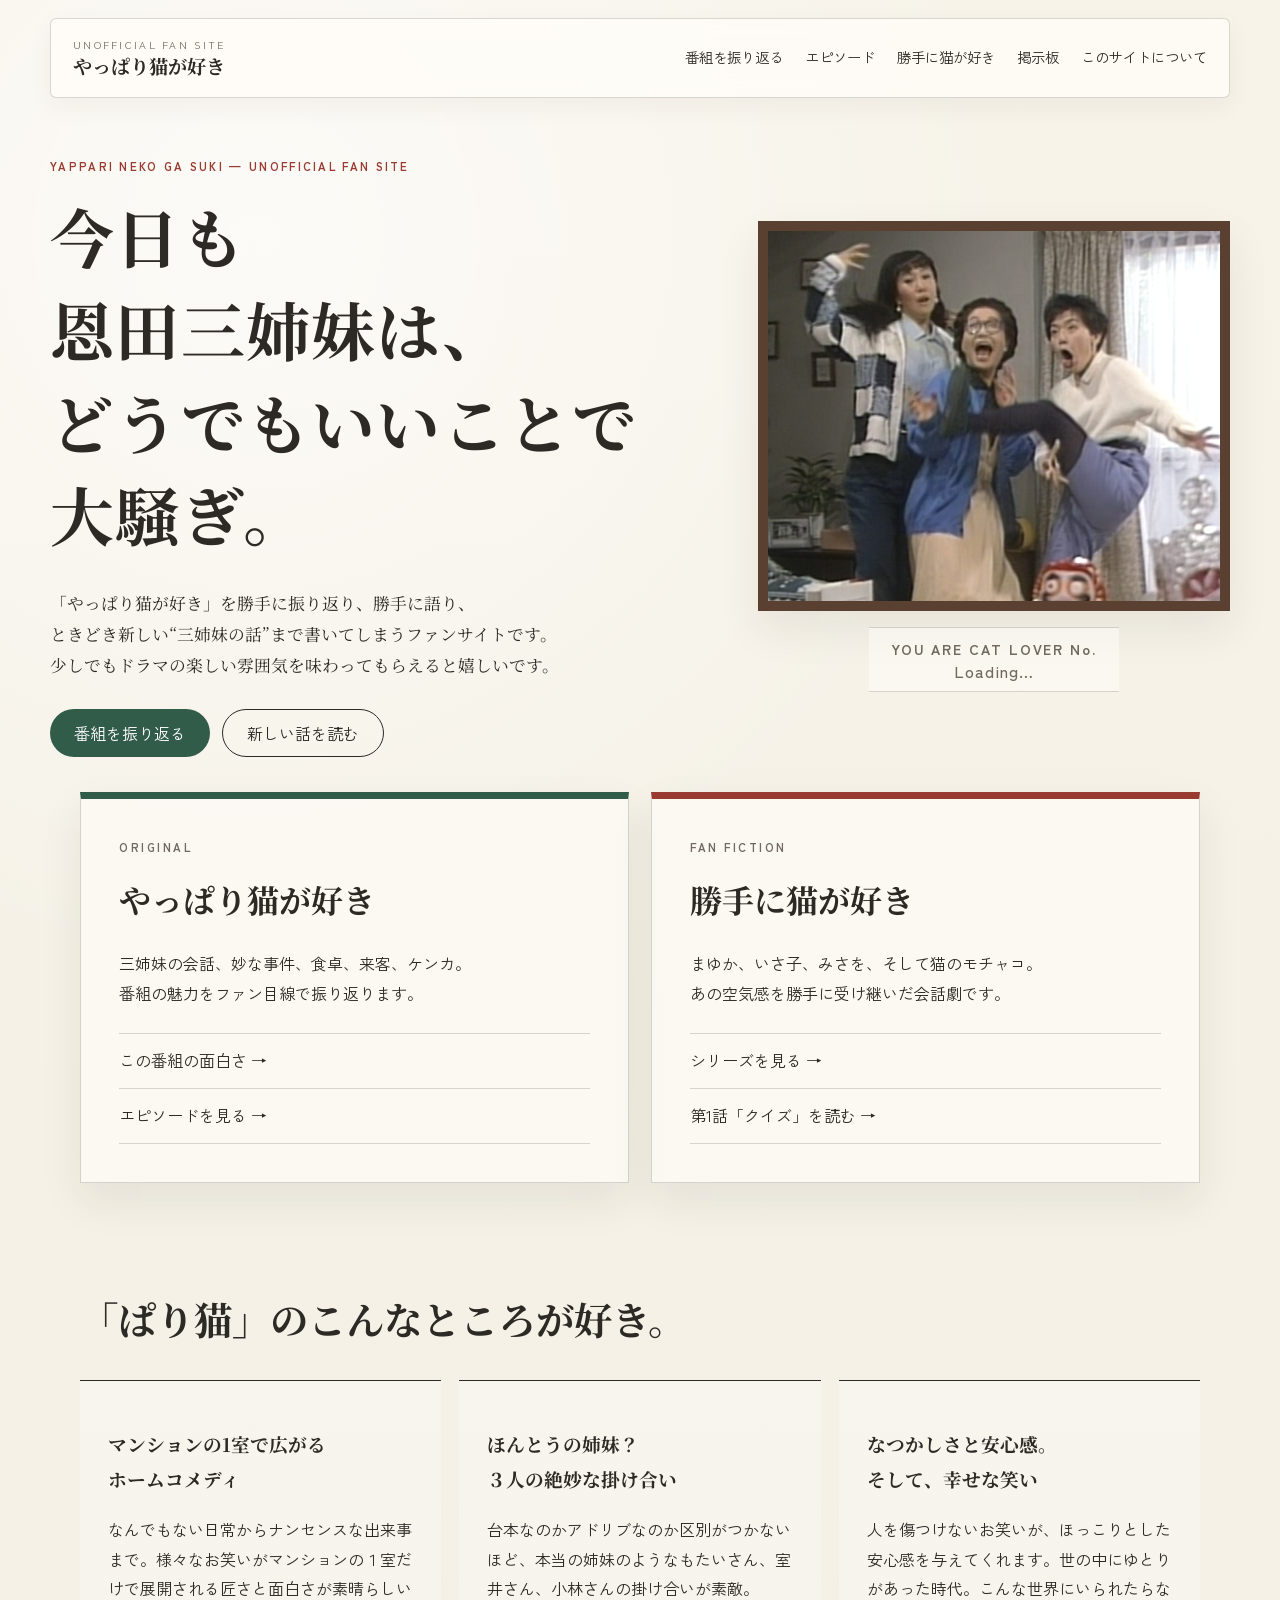
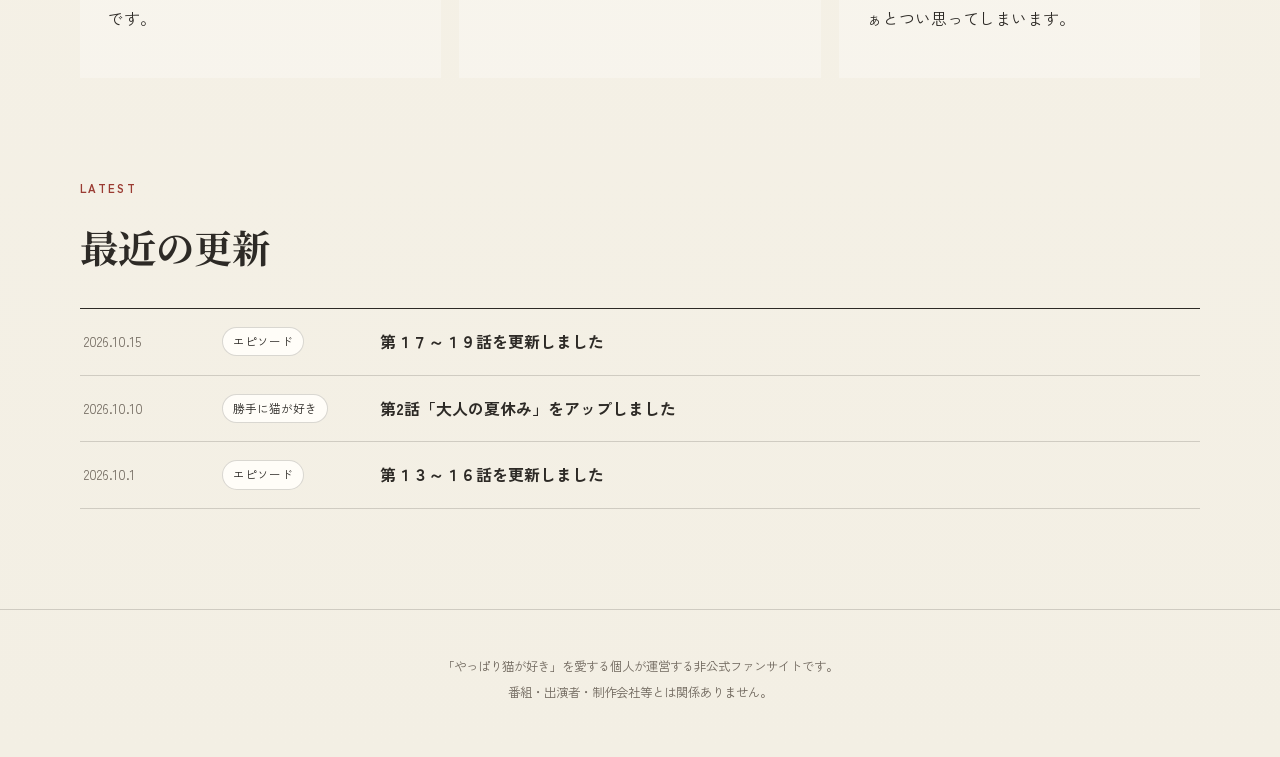
==== index.html @ 973140f2 "Add files via upload" ====
<!DOCTYPE html>
<html lang="ja">
<head>
  <meta charset="UTF-8">
  <meta name="viewport" content="width=device-width, initial-scale=1.0">
  <title>やっぱり猫が好き｜非公式ファンサイト</title>
  <link rel="stylesheet" href="styles.css">
</head>
<body>
  <header class="site-header">
    <a class="logo" href="index.html">
      <span class="logo-small">UNOFFICIAL FAN SITE</span>
      <span class="logo-main">やっぱり猫が好き</span>
    </a>
    <button class="menu-button" aria-label="メニューを開く">☰</button>
    <nav class="global-nav">
      <a href="about-show.html">番組を振り返る</a>
      <a href="episodes.html">エピソード</a>
      <a href="fanfiction.html">勝手に猫が好き</a>
      <a href="board.html">掲示板</a>
      <a href="about.html">このサイトについて</a>
    </nav>
  </header>

  <main>
    <section class="hero">
      <div class="hero-copy">
        <p class="eyebrow">YAPPARI NEKO GA SUKI — UNOFFICIAL FAN SITE</p>
        <h1>今日も<br>恩田三姉妹は、<br>どうでもいいことで大騒ぎ。</h1>
        <p class="hero-lead">
          「やっぱり猫が好き」を勝手に振り返り、勝手に語り、<br class="desktop">
          ときどき新しい“三姉妹の話”まで書いてしまうファンサイトです。<br class="desktop">
          少しでもドラマの楽しい雰囲気を味わってもらえると嬉しいです。
        </p>
        <div class="hero-actions">
          <a class="button button-primary" href="about-show.html">番組を振り返る</a>
          <a class="button button-secondary" href="fanfiction.html">新しい話を読む</a>
        </div>
      </div>
     
      <div class="hero-visual">
       <div class="hero-photo-frame">
        <img
         src="images/top.png"
         alt="やっぱり猫が好きのワンシーン"
         class="hero-photo"
        >
       </div>
       <div class="hero-counter" aria-live="polite">
        <span class="hero-counter-label">YOU ARE CAT LOVER No.</span>
        <strong id="accessCount" class="hero-counter-number loading">Loading…</strong>
       </div>
      </div>
      
      
    </section>

    <section class="two-paths page-width">
      <article class="feature-card original">
        <p class="card-kicker">ORIGINAL</p>
        <h2>やっぱり猫が好き</h2>
        <p>
          三姉妹の会話、妙な事件、食卓、来客、ケンカ。<br>
          番組の魅力をファン目線で振り返ります。
        </p>
        <ul class="mini-links">
          <li><a href="about-show.html">この番組の面白さ →</a></li>
          <li><a href="episodes.html">エピソードを見る →</a></li>
        </ul>
      </article>

      <article class="feature-card fanfiction">
        <p class="card-kicker">FAN FICTION</p>
        <h2>勝手に猫が好き</h2>
        <p>
          まゆか、いさ子、みさを、そして猫のモチャコ。<br>
          あの空気感を勝手に受け継いだ会話劇です。
        </p>
        <ul class="mini-links">
          <li><a href="fanfiction.html">シリーズを見る →</a></li>
          <li><a href="story.html?id=1">第1話「クイズ」を読む →</a></li>
        </ul>
      </article>
    </section>

    <section class="page-width section-block">
      <div class="section-heading">
        <div>
          <h2>「ぱり猫」のこんなところが好き。</h2>
        </div>
      </div>

      <div class="essay-grid">
        <article class="essay-card">
          <h3>マンションの1室で広がる<br class="desktop">ホームコメディ</h3>
          <p>なんでもない日常からナンセンスな出来事まで。様々なお笑いがマンションの１室だけで展開される匠さと面白さが素晴らしいです。</p>
        </article>
        <article class="essay-card">
          <h3>ほんとうの姉妹？<br class="desktop">３人の絶妙な掛け合い</h3>
          <p>台本なのかアドリブなのか区別がつかないほど、本当の姉妹のようなもたいさん、室井さん、小林さんの掛け合いが素敵。</p>
        </article>
        <article class="essay-card">
          <h3>なつかしさと安心感。<br class="desktop">そして、幸せな笑い</h3>
          <p>人を傷つけないお笑いが、ほっこりとした安心感を与えてくれます。世の中にゆとりがあった時代。こんな世界にいられたらなぁとつい思ってしまいます。</p>
        </article>
      </div>
    </section>

    <section class="latest page-width section-block">
      <div class="section-heading">
        <div>
          <p class="eyebrow">LATEST</p>
          <h2>最近の更新</h2>
        </div>
      </div>
      <div class="latest-list">
        <a href="episodes.html">
          <time>2026.10.15</time>
          <span class="tag">エピソード</span>
          <strong>第１７～１９話を更新しました</strong>
        </a>
        
        <a href="story.html?id=1">
          <time>2026.10.10</time>
          <span class="tag">勝手に猫が好き</span>
          <strong>第2話「大人の夏休み」をアップしました</strong>
        </a>
        <a href="episodes.html">
          <time>2026.10.1</time>
          <span class="tag">エピソード</span>
          <strong>第１３～１６話を更新しました</strong>
        </a>
      </div>
    </section>
  </main>
<footer class="site-footer">
    <p>「やっぱり猫が好き」を愛する個人が運営する非公式ファンサイトです。</p>
    <p>番組・出演者・制作会社等とは関係ありません。</p>
  </footer>

  <script src="config.js"></script><script src="data.js"></script><script src="script.js"></script>
</body>
</html>
---- styles.css ----
@import url('https://fonts.googleapis.com/css2?family=Noto+Serif+JP:wght@400;600;700&family=Zen+Kaku+Gothic+New:wght@400;500;700&display=swap');

:root {
  --paper: #f3efe4;
  --paper-dark: #e8e0cf;
  --ink: #2d2a26;
  --muted: #71695f;
  --red: #9a3b32;
  --green: #315c4a;
  --mustard: #c29a4a;
  --line: rgba(45, 42, 38, 0.18);
  --white: #fffdf8;
  --shadow: 0 18px 40px rgba(48, 38, 28, 0.08);
}

* { box-sizing: border-box; }

html { scroll-behavior: smooth; }

body {
  margin: 0;
  color: var(--ink);
  background:
    radial-gradient(circle at 20% 10%, rgba(255,255,255,.65), transparent 32%),
    linear-gradient(180deg, #f7f3e9 0%, var(--paper) 100%);
  font-family: "Zen Kaku Gothic New", sans-serif;
  line-height: 1.85;
}

a { color: inherit; text-decoration: none; }
button { font: inherit; }

.page-width {
  width: min(1120px, calc(100% - 40px));
  margin-inline: auto;
}

.site-header {
  width: min(1180px, calc(100% - 32px));
  margin: 18px auto 0;
  padding: 18px 22px;
  display: flex;
  align-items: center;
  gap: 28px;
  border: 1px solid var(--line);
  border-radius: 6px;
  background: rgba(255,253,248,.82);
  backdrop-filter: blur(10px);
  position: sticky;
  top: 12px;
  z-index: 20;
  box-shadow: 0 8px 24px rgba(52,44,34,.05);
}

.logo {
  display: flex;
  flex-direction: column;
  line-height: 1.15;
  min-width: 215px;
}

.logo-small {
  font-size: .65rem;
  letter-spacing: .22em;
  color: var(--muted);
}

.logo-main {
  margin-top: 4px;
  font-family: "Noto Serif JP", serif;
  font-weight: 700;
  font-size: 1.2rem;
}

.global-nav {
  margin-left: auto;
  display: flex;
  gap: 22px;
  font-size: .9rem;
}

.global-nav a {
  padding: 7px 0;
  border-bottom: 1px solid transparent;
}

.global-nav a:hover,
.global-nav a.active {
  color: var(--red);
  border-color: var(--red);
}

.menu-button {
  display: none;
  margin-left: auto;
  border: 0;
  background: transparent;
  font-size: 1.5rem;
  cursor: pointer;
}

.hero {
  width: min(1180px, calc(100% - 32px));
  margin: 54px auto 0;
  min-height: 610px;
  display: grid;
  grid-template-columns: 1.15fr .85fr;
  align-items: center;
  gap: 70px;
}

.eyebrow {
  margin: 0 0 12px;
  color: var(--red);
  font-size: .72rem;
  letter-spacing: .2em;
  font-weight: 700;
}

.hero h1,
.page-title h1,
.fanfic-hero h1,
.story-header h1 {
  margin: 0;
  font-family: "Noto Serif JP", serif;
  font-weight: 700;
  line-height: 1.45;
}

.hero h1 {
  font-size: clamp(2.7rem, 5vw, 5rem);
  letter-spacing: .02em;
}

.hero-lead {
  margin: 28px 0;
  font-family: "Noto Serif JP", serif;
  font-size: 1.05rem;
}

.hero-actions { display: flex; gap: 12px; flex-wrap: wrap; }

.button {
  display: inline-flex;
  min-height: 48px;
  align-items: center;
  justify-content: center;
  padding: 0 24px;
  border-radius: 999px;
  transition: .2s ease;
}

.button-primary { background: var(--green); color: white; }
.button-secondary { border: 1px solid var(--ink); }

.button:hover { transform: translateY(-2px); }

.hero-visual { text-align: center; }

.room-frame {
  position: relative;
  height: 390px;
  border: 12px solid #5a4030;
  background: #d5c19e;
  box-shadow: var(--shadow);
  overflow: hidden;
}

.room-frame::before {
  content: "";
  position: absolute;
  left: 8%;
  right: 8%;
  top: 13%;
  height: 2px;
  background: rgba(70,55,40,.18);
  box-shadow: 0 72px rgba(70,55,40,.12);
}

.hero-photo-frame {
  width: 100%;
  height: 390px;
  overflow: hidden;
  border: 10px solid #5a4030;
  background: #ddd;
  box-shadow: var(--shadow);
}

.hero-photo {
  display: block;
  width: 100%;
  height: 100%;
  object-fit: cover;
}



.sofa {
  position: absolute;
  left: 13%;
  right: 18%;
  bottom: 17%;
  height: 32%;
  border-radius: 18px 18px 7px 7px;
  background: #66816c;
  border: 4px solid #445548;
}

.sofa::before {
  content: "";
  position: absolute;
  left: -4%;
  right: -4%;
  bottom: -18px;
  height: 20px;
  background: #445548;
  border-radius: 4px;
}

.person {
  position: absolute;
  bottom: 55%;
  width: 58px;
  height: 100px;
  border-radius: 26px 26px 10px 10px;
  background: #ad5f55;
  border: 4px solid #483832;
}

.person::before {
  content: "";
  position: absolute;
  width: 45px;
  height: 45px;
  left: 3px;
  top: -41px;
  border-radius: 50%;
  background: #e3bc9a;
  border: 4px solid #483832;
}

.p1 { left: 16%; background: #8b594a; }
.p2 { left: 44%; background: #c58e4f; }
.p3 { right: 11%; background: #6b7592; }

.cat {
  position: absolute;
  right: 12%;
  bottom: 20%;
  width: 54px;
  height: 48px;
  border-radius: 50% 50% 42% 42%;
  background: #39322e;
}

.cat-ear {
  position: absolute;
  top: -12px;
  width: 19px;
  height: 19px;
  background: #39322e;
  transform: rotate(45deg);
}
.cat-ear.left { left: 5px; }
.cat-ear.right { right: 5px; }

.coffee-table {
  position: absolute;
  left: 22%;
  right: 22%;
  bottom: 8%;
  height: 18px;
  background: #6f4d36;
  border: 3px solid #483832;
}
.coffee-table::before,
.coffee-table::after {
  content: "";
  position: absolute;
  width: 8px;
  height: 52px;
  bottom: -52px;
  background: #483832;
}
.coffee-table::before { left: 15%; }
.coffee-table::after { right: 15%; }

.lamp {
  position: absolute;
  right: 10%;
  top: 8%;
  width: 70px;
  height: 45px;
  border-radius: 50% 50% 10px 10px;
  background: #ba944e;
}
.lamp::after {
  content: "";
  position: absolute;
  width: 5px;
  height: 120px;
  background: #554539;
  left: 33px;
  top: 43px;
}

.visual-caption {
  margin-top: 10px;
  color: var(--muted);
  font-size: .8rem;
  letter-spacing: .08em;
}

.two-paths {
  display: grid;
  grid-template-columns: 1fr 1fr;
  gap: 22px;
  margin-top: 30px;
}

.feature-card {
  min-height: 310px;
  padding: 38px;
  border: 1px solid var(--line);
  background: rgba(255,253,248,.7);
  box-shadow: var(--shadow);
}

.feature-card.original { border-top: 7px solid var(--green); }
.feature-card.fanfiction { border-top: 7px solid var(--red); }

.card-kicker {
  margin: 0;
  font-size: .72rem;
  letter-spacing: .22em;
  font-weight: 700;
  color: var(--muted);
}

.feature-card h2,
.section-heading h2,
.prose h2 {
  font-family: "Noto Serif JP", serif;
}

.feature-card h2 { font-size: 2rem; margin: 12px 0 20px; }

.mini-links {
  padding: 0;
  margin: 25px 0 0;
  list-style: none;
  border-top: 1px solid var(--line);
}

.mini-links li { border-bottom: 1px solid var(--line); }
.mini-links a { display: block; padding: 12px 0; }
.mini-links a:hover { color: var(--red); }

.section-block { margin-top: 100px; }

.section-heading {
  display: flex;
  align-items: end;
  justify-content: space-between;
  margin-bottom: 26px;
}

.section-heading h2 {
  margin: 0;
  font-size: clamp(1.8rem, 3vw, 2.8rem);
}

.essay-grid {
  display: grid;
  grid-template-columns: repeat(3, 1fr);
  gap: 18px;
}

.essay-card {
  padding: 28px;
  border-top: 1px solid var(--ink);
  background: rgba(255,255,255,.25);
}

.essay-card .number {
  color: var(--red);
  font-family: "Noto Serif JP", serif;
  font-size: 2rem;
}

.essay-card h3 { font-family: "Noto Serif JP", serif; }

.latest-list { border-top: 1px solid var(--ink); }
.latest-list a {
  display: grid;
  grid-template-columns: 120px 140px 1fr;
  gap: 18px;
  padding: 18px 4px;
  border-bottom: 1px solid var(--line);
  align-items: center;
}
.latest-list a:hover strong { color: var(--red); }
.latest-list time { color: var(--muted); font-size: .85rem; }
.tag {
  display: inline-flex;
  width: fit-content;
  border: 1px solid var(--line);
  border-radius: 999px;
  padding: 3px 10px;
  font-size: .72rem;
  background: var(--white);
}

.page-title {
  padding: 100px 0 50px;
  border-bottom: 1px solid var(--line);
  margin-bottom: 55px;
}

.page-title h1 {
  font-size: clamp(2.3rem, 5vw, 4.4rem);
}

.page-title > p:last-child {
  max-width: 690px;
  color: var(--muted);
}

.article-page { max-width: 900px; }

.prose {
  font-family: "Noto Serif JP", serif;
  font-size: 1.03rem;
}

.prose h2 {
  margin-top: 58px;
  font-size: 1.75rem;
}

.quote-box {
  margin: 42px 0;
  padding: 28px 30px;
  border-left: 5px solid var(--red);
  background: rgba(255,255,255,.45);
}

.character-grid {
  display: grid;
  grid-template-columns: repeat(3, 1fr);
  gap: 16px;
  margin-top: 24px;
}

.character-card {
  padding: 26px;
  border: 1px solid var(--line);
  background: var(--white);
  box-shadow: 0 8px 24px rgba(50,43,34,.04);
}

.character-card h3 {
  font-family: "Noto Serif JP", serif;
  font-size: 1.45rem;
  margin: 8px 0;
}

.character-role {
  margin: 0;
  color: var(--red);
  font-size: .72rem;
  font-weight: 700;
  letter-spacing: .13em;
}

.note {
  margin-top: 28px;
  padding: 14px 18px;
  background: #ece5d6;
  color: var(--muted);
  font-size: .82rem;
  font-family: "Zen Kaku Gothic New", sans-serif;
}

.filter-bar {
  display: flex;
  flex-wrap: wrap;
  gap: 10px;
  margin-bottom: 28px;
}

.filter {
  border: 1px solid var(--line);
  background: var(--white);
  border-radius: 999px;
  padding: 8px 14px;
  cursor: pointer;
}

.filter.active,
.filter:hover {
  color: white;
  background: var(--green);
  border-color: var(--green);
}

.episode-grid {
  display: grid;
  grid-template-columns: repeat(2, 1fr);
  gap: 18px;
}

.episode-card {
  padding: 30px;
  border: 1px solid var(--line);
  background: rgba(255,253,248,.78);
}

.episode-card h2 {
  font-family: "Noto Serif JP", serif;
  margin-top: 8px;
}

.episode-meta {
  color: var(--muted);
  font-size: .72rem;
  letter-spacing: .16em;
}

.tags {
  display: flex;
  gap: 7px;
  flex-wrap: wrap;
  margin-top: 20px;
}

.tags span {
  font-size: .72rem;
  color: var(--red);
  background: #efe5dc;
  padding: 4px 9px;
  border-radius: 4px;
}

.wide-note { margin: 30px 0 90px; }

.fanfic-hero {
  margin-top: 40px;
  background: var(--green);
  color: #f8f2e7;
  padding: 80px 0;
}

.fanfic-hero .eyebrow { color: #e4c990; }

.fanfic-hero-inner {
  display: grid;
  grid-template-columns: 1fr auto;
  align-items: center;
  gap: 30px;
}

.fanfic-hero h1 {
  font-size: clamp(3rem, 7vw, 6.2rem);
}

.cat-mark {
  font-family: "Noto Serif JP", serif;
  font-size: clamp(2rem, 4vw, 4rem);
  opacity: .85;
}

.fanfic-characters { grid-template-columns: repeat(4, 1fr); }

.story-list {
  border-top: 1px solid var(--ink);
}

.story-row {
  display: grid;
  grid-template-columns: 90px 1fr 60px;
  gap: 20px;
  align-items: center;
  padding: 26px 6px;
  border-bottom: 1px solid var(--line);
  transition: .2s ease;
}

.story-row:not(.disabled):hover {
  padding-left: 16px;
  background: rgba(255,255,255,.35);
}

.story-no {
  color: var(--red);
  font-family: "Noto Serif JP", serif;
  font-size: 2.4rem;
}

.story-info h3 {
  font-family: "Noto Serif JP", serif;
  margin: 2px 0 6px;
  font-size: 1.5rem;
}

.story-info p { margin: 0; color: var(--muted); }

.story-label {
  color: var(--red) !important;
  font-size: .75rem;
  letter-spacing: .12em;
}

.story-arrow {
  text-align: right;
  font-size: 1.6rem;
}

.disabled { opacity: .55; }

.story-shell { max-width: 1100px; }

.story-header {
  padding: 80px 0 36px;
  text-align: center;
}

.story-header h1 {
  font-size: clamp(3rem, 6vw, 5rem);
}

.story-intro {
  width: min(660px, 100%);
  margin: 20px auto;
  color: var(--muted);
}

.reading-toggle {
  display: inline-flex;
  gap: 0;
  margin-top: 18px;
  border: 1px solid var(--line);
  border-radius: 999px;
  overflow: hidden;
  background: var(--white);
}

.toggle {
  border: 0;
  background: transparent;
  padding: 10px 17px;
  cursor: pointer;
}

.toggle.active {
  background: var(--red);
  color: white;
}

.story-text {
  background: rgba(255,253,248,.83);
  border: 1px solid var(--line);
  box-shadow: var(--shadow);
  font-family: "Noto Serif JP", serif;
  line-height: 2.1;
}

.story-text.horizontal {
  max-width: 760px;
  margin: 20px auto 0;
  padding: 44px;
}

.story-text.horizontal p { margin: 0 0 1.1em; }

.story-text.vertical {
  writing-mode: vertical-rl;
  text-orientation: upright;
  overflow-x: auto;
  overflow-y: hidden;
  width: 100%;
  height: 68vh;
  min-height: 560px;
  padding: 40px 46px;
  margin: 20px 0 0;
}

.story-text.vertical p {
  margin: 0 0 0 1.4em;
  letter-spacing: .04em;
}

.story-text.vertical strong {
  font-weight: 700;
}

.story-end {
  color: var(--muted);
  letter-spacing: .18em;
}

.story-nav {
  display: flex;
  justify-content: space-between;
  padding: 28px 0 70px;
}

.story-nav a:hover { color: var(--red); }

.site-footer {
  margin-top: 100px;
  padding: 42px 20px 50px;
  text-align: center;
  color: var(--muted);
  border-top: 1px solid var(--line);
  font-size: .78rem;
}

.site-footer p { margin: 3px 0; }

@media (max-width: 860px) {
  .site-header { padding: 14px 16px; }
  .menu-button { display: block; }
  .global-nav {
    display: none;
    position: absolute;
    top: calc(100% + 8px);
    left: 0;
    right: 0;
    flex-direction: column;
    gap: 0;
    background: var(--white);
    border: 1px solid var(--line);
    padding: 10px 18px;
    box-shadow: var(--shadow);
  }
  .global-nav.open { display: flex; }
  .global-nav a { padding: 12px 0; }
  .hero {
    grid-template-columns: 1fr;
    gap: 35px;
    margin-top: 60px;
  }
  .hero-visual { order: -1; }
  .room-frame { height: 300px; }
  .hero-photo-frame {
    height: 300px;
  }
  .two-paths,
  .episode-grid { grid-template-columns: 1fr; }
  .essay-grid { grid-template-columns: 1fr; }
  .character-grid,
  .fanfic-characters { grid-template-columns: repeat(2, 1fr); }
  .fanfic-hero-inner { grid-template-columns: 1fr; }
  .latest-list a {
    grid-template-columns: 100px 1fr;
  }
  .latest-list strong { grid-column: 1 / -1; }
}

@media (max-width: 560px) {
  .desktop { display: none; }
  .page-width { width: min(100% - 28px, 1120px); }
  .site-header { width: calc(100% - 18px); margin-top: 9px; top: 6px; }
  .logo { min-width: 0; }
  .logo-small { font-size: .52rem; }
  .logo-main { font-size: 1rem; }
  .hero { width: calc(100% - 28px); min-height: 0; }
  .hero h1 { font-size: 2.7rem; }
  .room-frame { height: 240px; border-width: 8px; }
  .hero-photo-frame {
    height: 240px;
    border-width: 8px;
  }
  .feature-card { padding: 26px; min-height: 0; }
  .section-block { margin-top: 70px; }
  .character-grid,
  .fanfic-characters { grid-template-columns: 1fr; }
  .story-row {
    grid-template-columns: 55px 1fr 28px;
    gap: 10px;
  }
  .story-no { font-size: 1.8rem; }
  .story-text.vertical {
    height: 70vh;
    min-height: 500px;
    padding: 28px 24px;
  }
  .story-text.horizontal { padding: 28px 22px; }
}


/* Spreadsheet-linked content additions */

.loading-message {
  margin: 14px 0 22px;
  color: var(--muted);
  font-size: .82rem;
}
.episode-comment {
  margin-top: 18px;
  padding-top: 14px;
  border-top: 1px dotted var(--line);
  color: var(--muted);
  font-size: .88rem;
}

/* Access counter */
.access-counter-wrap {
  width: min(1120px, calc(100% - 40px));
  margin: 72px auto -48px;
  display: flex;
  justify-content: center;
}

.access-counter {
  display: inline-grid;
  grid-template-columns: auto auto;
  align-items: baseline;
  gap: 8px 14px;
  padding: 15px 20px 13px;
  border: 1px solid var(--line);
  background: rgba(255,253,248,.78);
  box-shadow: 0 8px 24px rgba(50,43,34,.04);
  text-align: center;
}

.access-counter-label {
  color: var(--muted);
  font-size: .68rem;
  font-weight: 700;
  letter-spacing: .15em;
}

.access-counter-number {
  min-width: 7ch;
  color: var(--red);
  font-family: "Noto Serif JP", serif;
  font-size: 1.35rem;
  font-variant-numeric: tabular-nums;
  letter-spacing: .08em;
}

.access-counter-status {
  grid-column: 1 / -1;
  color: var(--muted);
  font-size: .68rem;
}

@media (max-width: 560px) {
  .access-counter-wrap {
    width: calc(100% - 28px);
    margin-top: 54px;
  }

  .access-counter {
    grid-template-columns: 1fr;
    gap: 2px;
    width: 100%;
  }

  .access-counter-status {
    margin-top: 4px;
  }
}



/* Access counter — hero visual */
.hero-counter {
  margin: 16px auto 0;
  width: fit-content;
  min-width: 250px;
  padding: 12px 22px 11px;
  border-top: 1px solid var(--line);
  border-bottom: 1px solid var(--line);
  text-align: center;
  background: rgba(255, 253, 248, 0.55);
}

.hero-counter-label {
  display: block;
  color: var(--muted);
  font-size: .88rem;
  font-weight: 700;
  letter-spacing: .14em;
  line-height: 1.4;
}

.hero-counter-number {
  display: block;
  margin-top: 3px;
  color: var(--red);
  font-family: "Noto Serif JP", serif;
  font-size: clamp(2rem, 3.2vw, 2.8rem);
  font-weight: 700;
  line-height: 1.1;
  letter-spacing: .08em;
  font-variant-numeric: tabular-nums;
}

@media (max-width: 560px) {
  .hero-counter {
    min-width: 220px;
    padding: 11px 18px 10px;
  }

  .hero-counter-label {
    font-size: .8rem;
  }

  .hero-counter-number {
    font-size: 2.1rem;
  }
}


/* Access counter loading state */
.hero-counter-number.loading {
  color: var(--muted);
  font-family: "Zen Kaku Gothic New", sans-serif;
  font-size: 1rem;
  font-weight: 500;
  letter-spacing: .08em;
  animation: counterLoadingPulse 1.3s ease-in-out infinite;
}

@keyframes counterLoadingPulse {
  0%, 100% { opacity: .42; }
  50% { opacity: 1; }
}

@media (prefers-reduced-motion: reduce) {
  .hero-counter-number.loading {
    animation: none;
  }
}
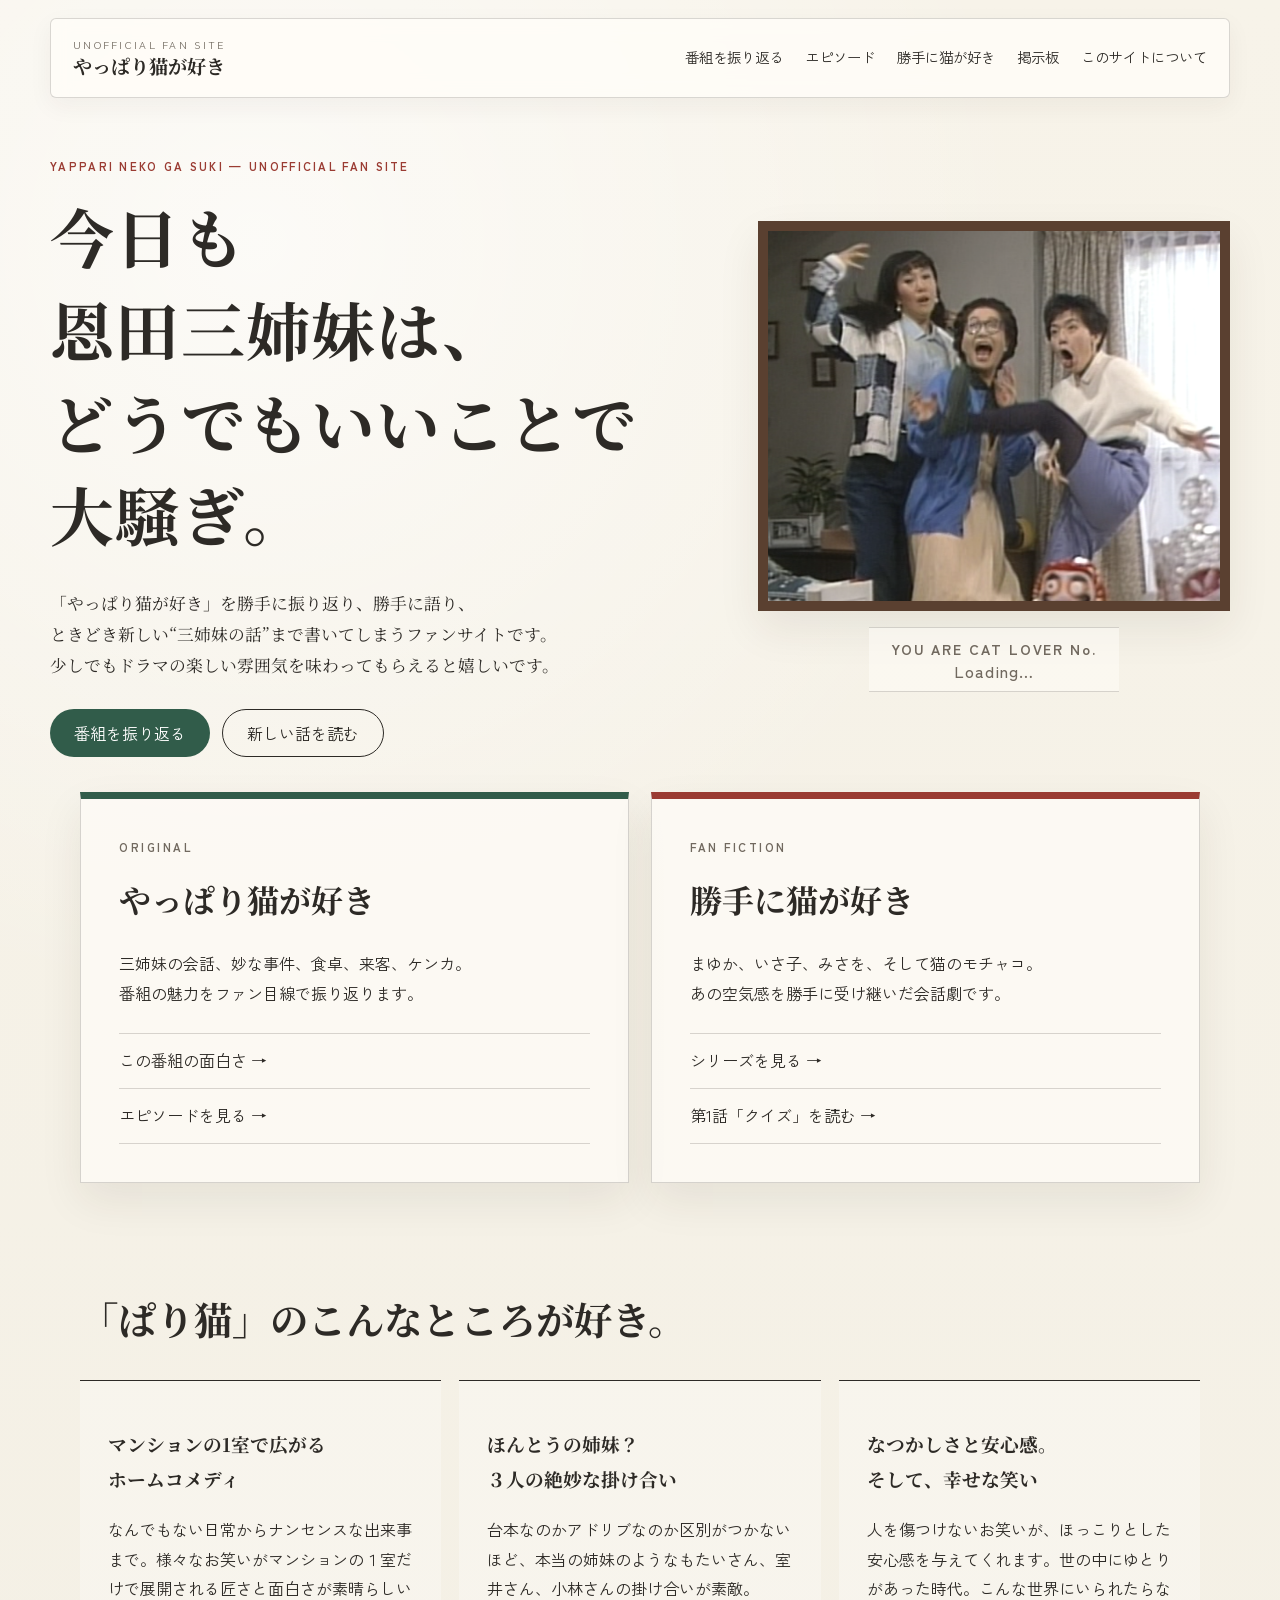
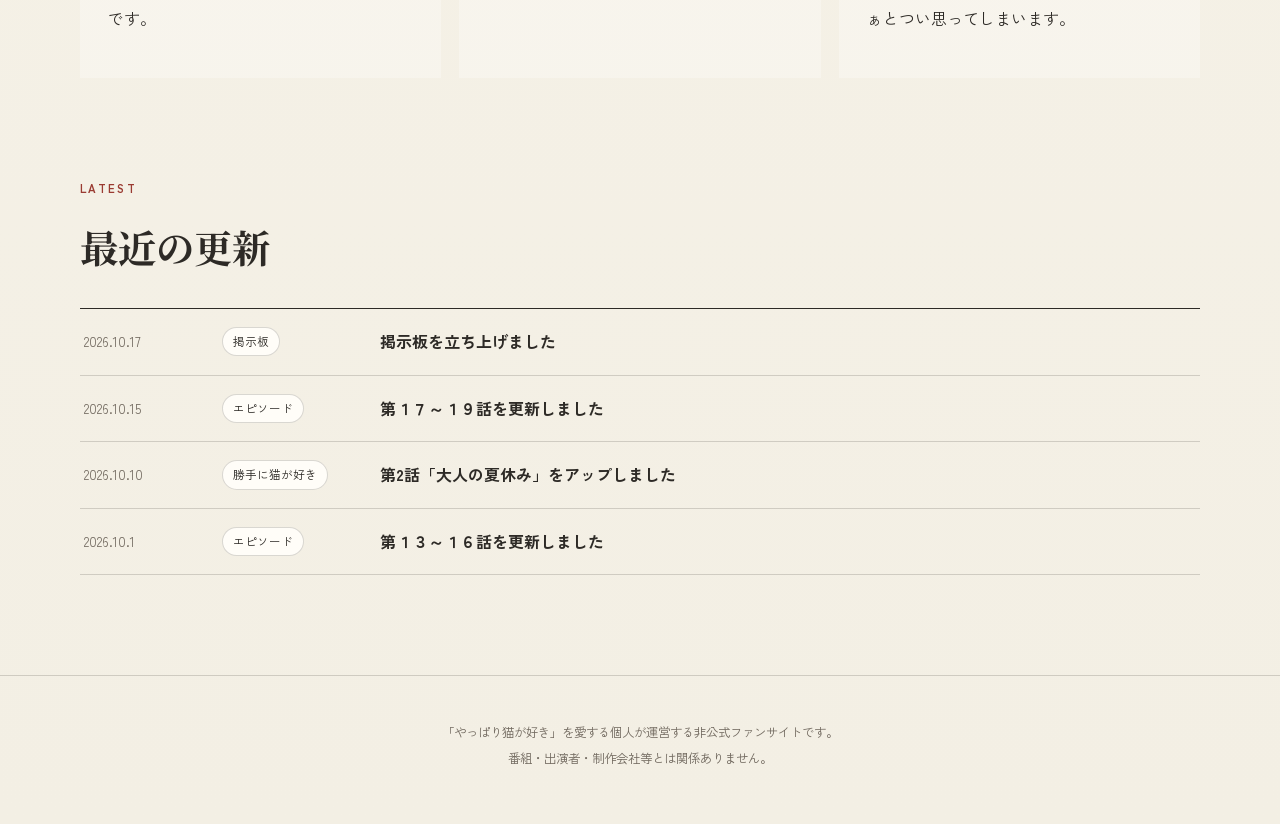
==== commit 5d5e27a0: "Add files via upload" ====
--- a/index.html
+++ b/index.html
@@ -114,13 +114,19 @@
         </div>
       </div>
       <div class="latest-list">
+        <a href="board.html">
+          <time>2026.10.17</time>
+          <span class="tag">掲示板</span>
+          <strong>掲示板を立ち上げました</strong>
+        </a>
+
         <a href="episodes.html">
           <time>2026.10.15</time>
           <span class="tag">エピソード</span>
           <strong>第１７～１９話を更新しました</strong>
         </a>
         
-        <a href="story.html?id=1">
+        <a href="story.html?id=2">
           <time>2026.10.10</time>
           <span class="tag">勝手に猫が好き</span>
           <strong>第2話「大人の夏休み」をアップしました</strong>
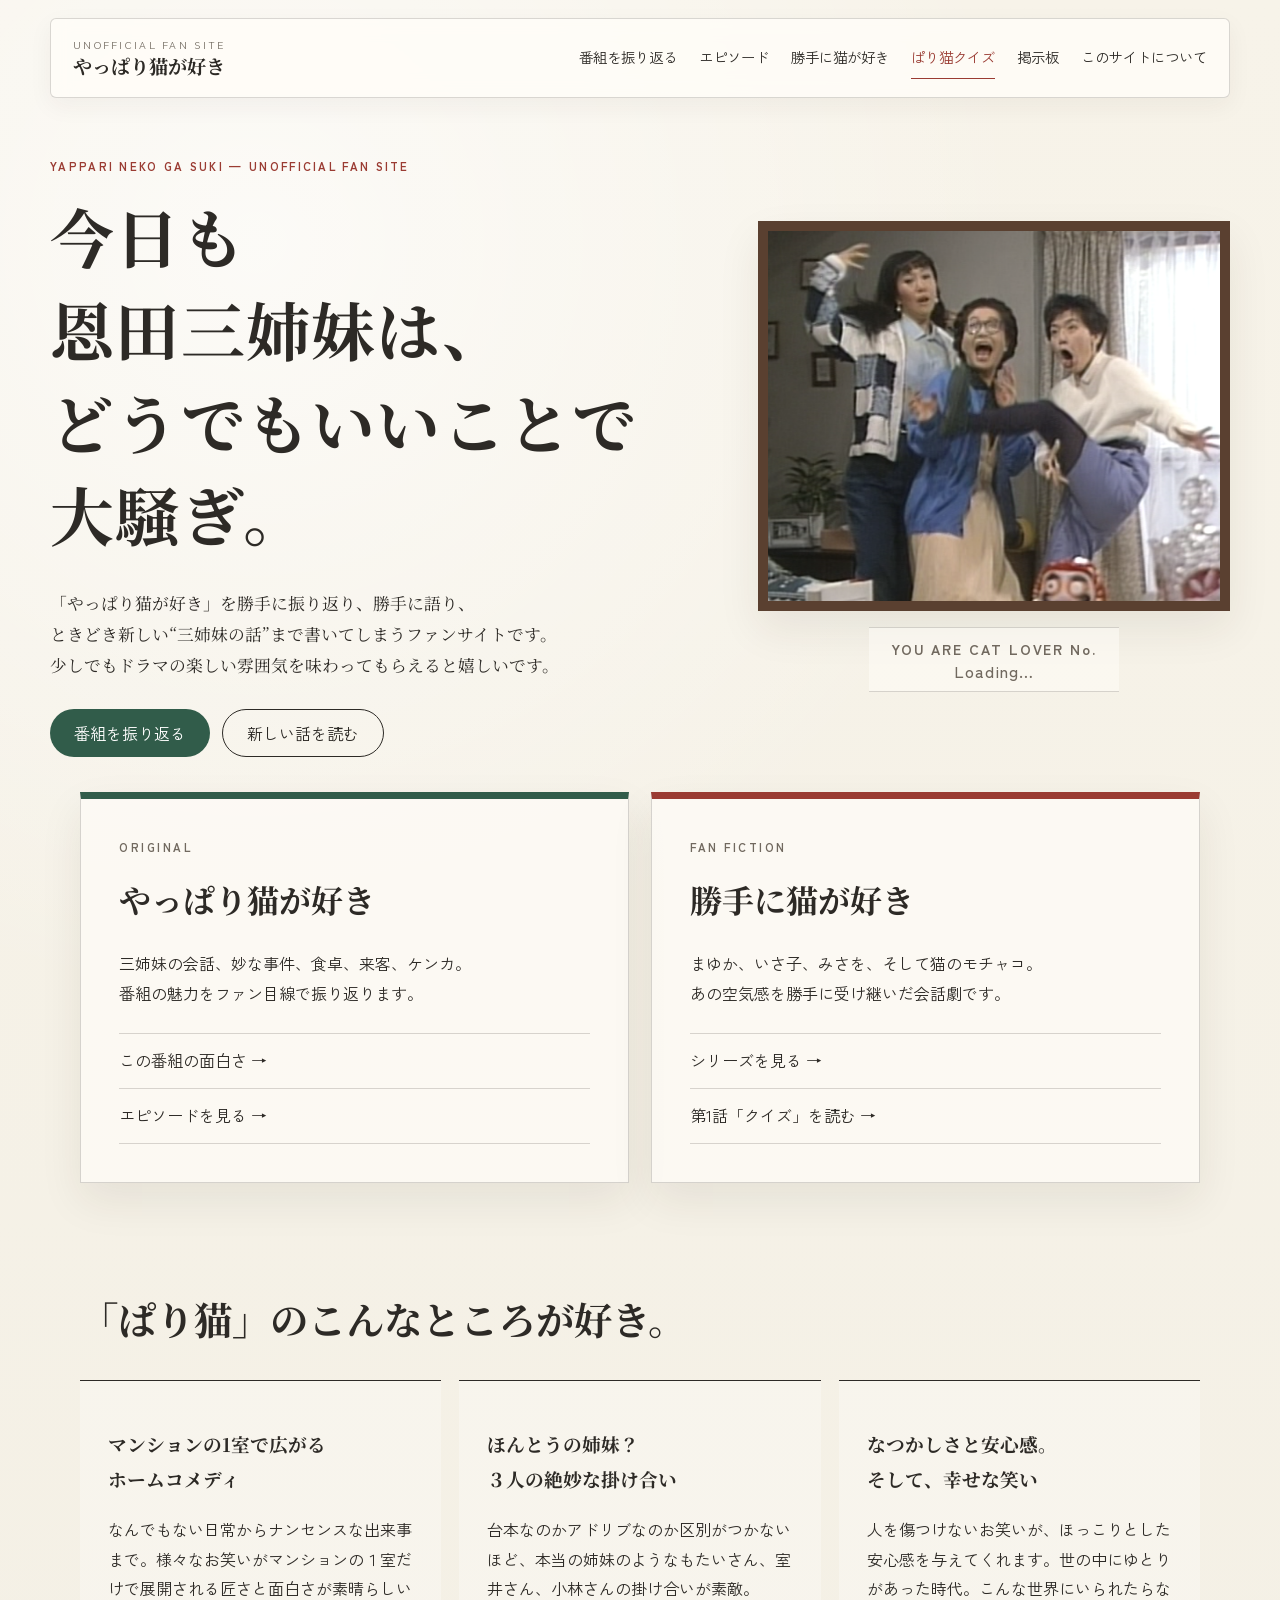
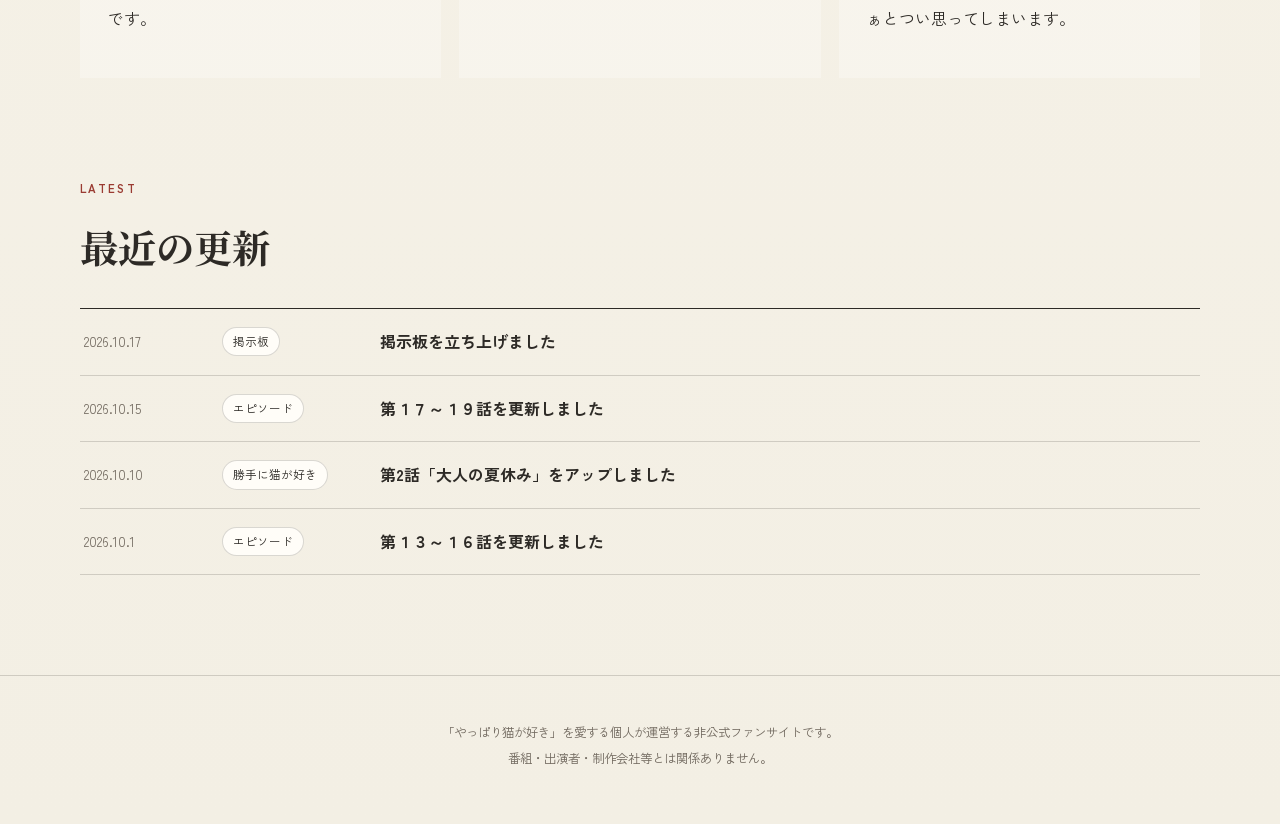
==== commit 113e854d: "Add files via upload" ====
--- a/index.html
+++ b/index.html
@@ -17,6 +17,7 @@
       <a href="about-show.html">番組を振り返る</a>
       <a href="episodes.html">エピソード</a>
       <a href="fanfiction.html">勝手に猫が好き</a>
+      <a class="active" href="quiz.html">ぱり猫クイズ</a>
       <a href="board.html">掲示板</a>
       <a href="about.html">このサイトについて</a>
     </nav>
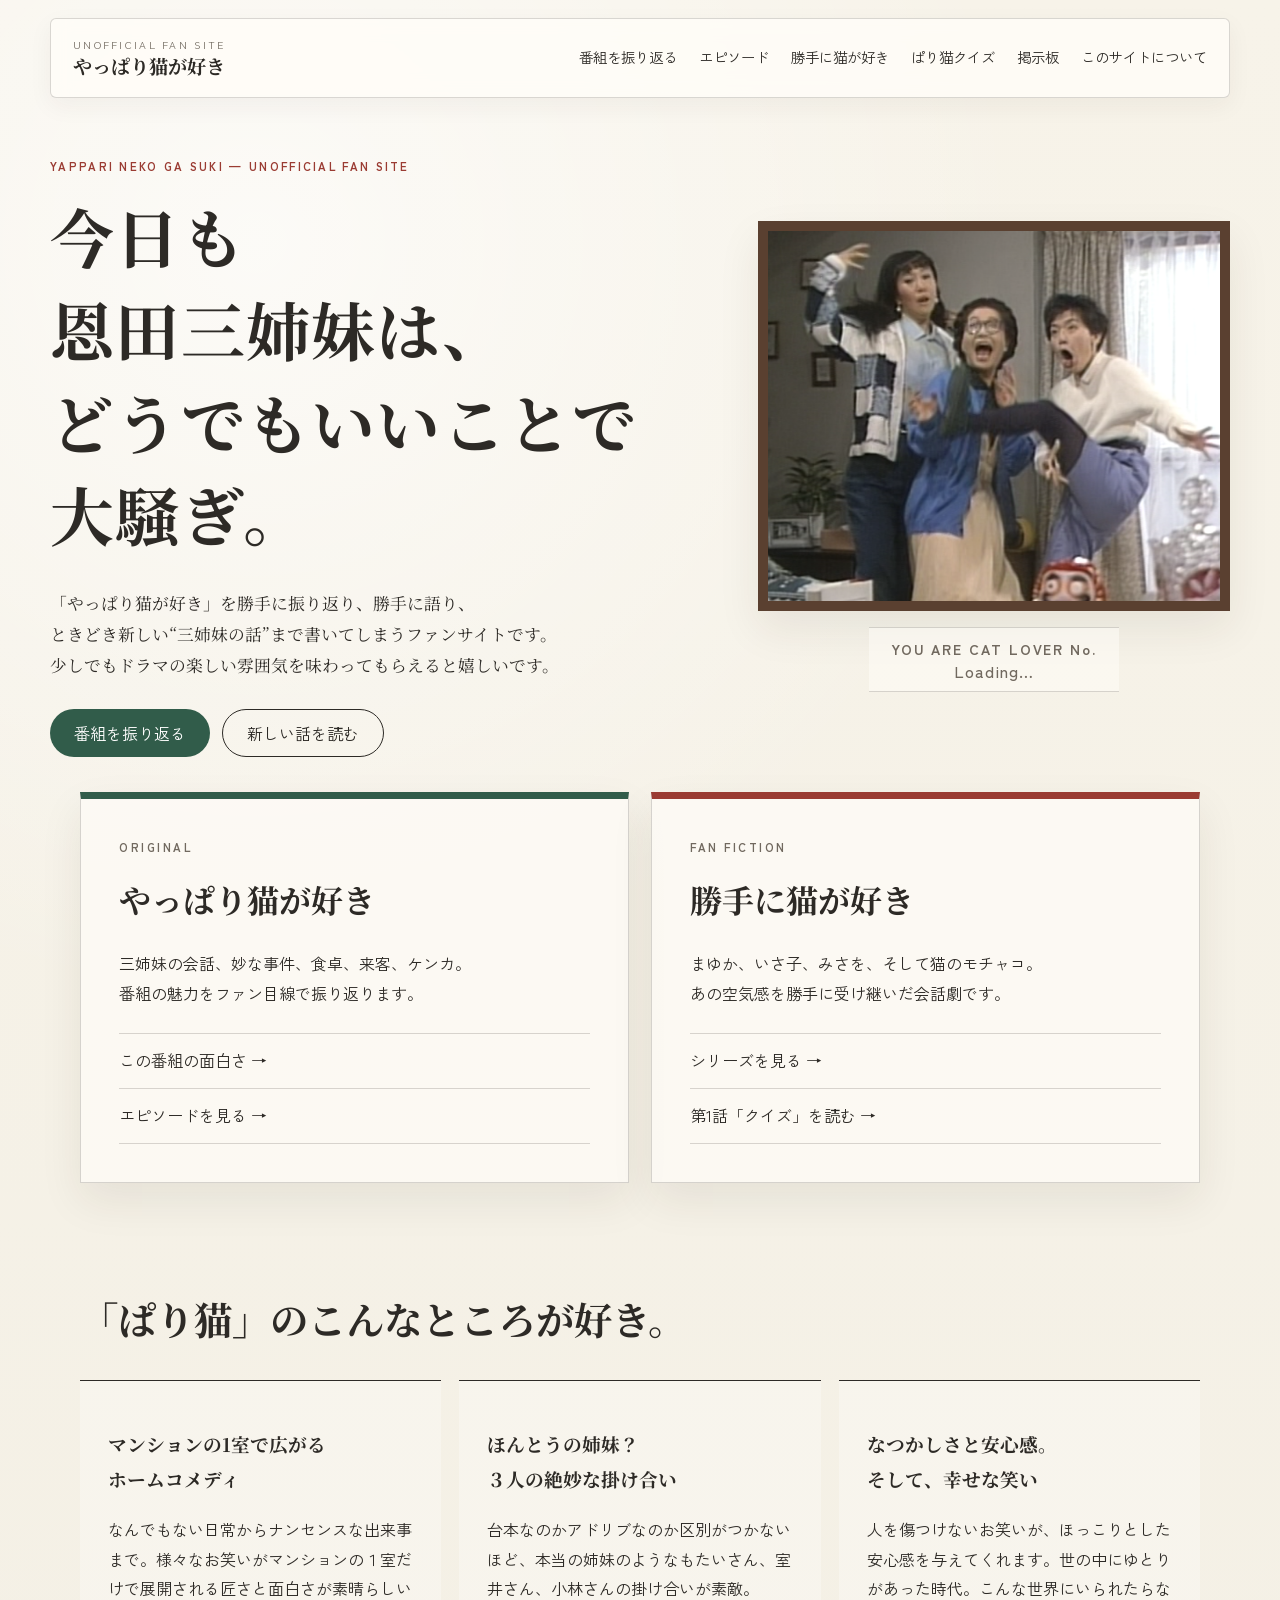
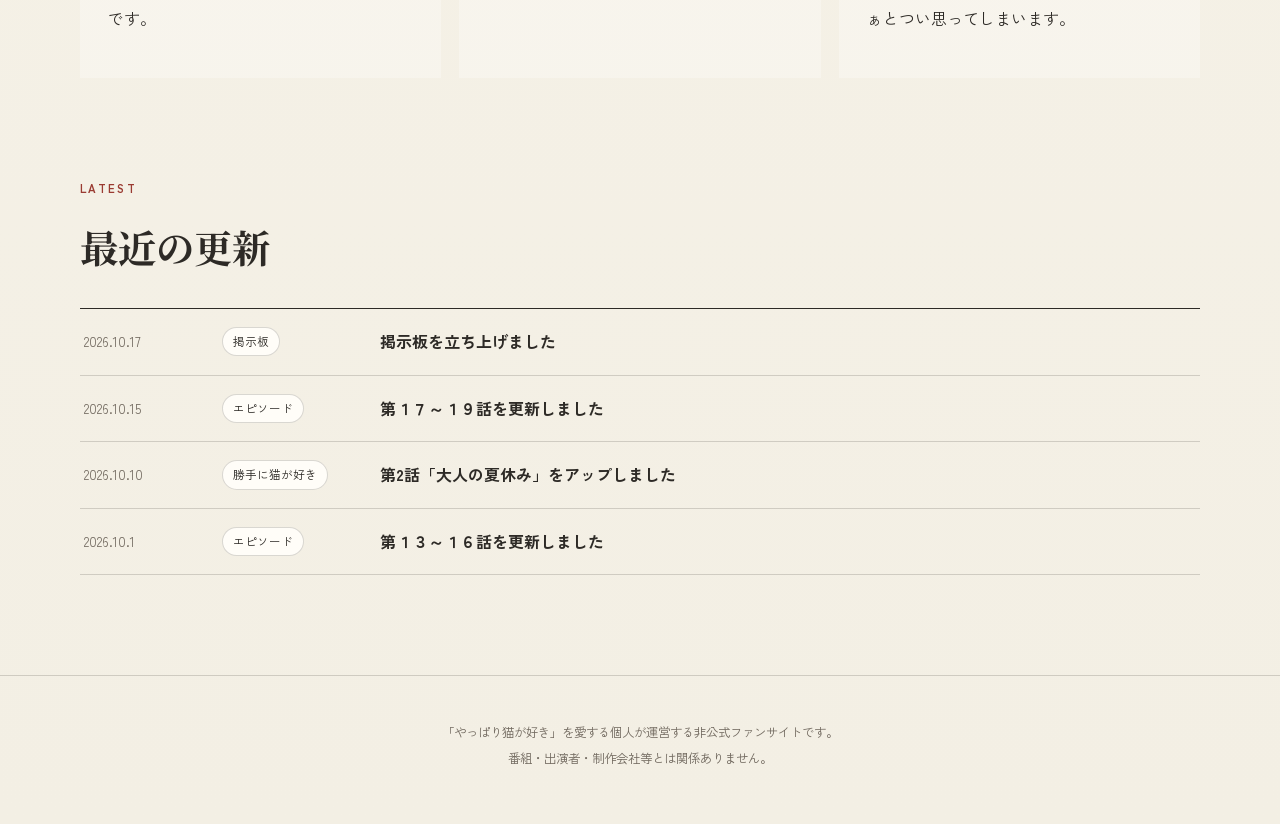
==== commit 0e13f567: "Add files via upload" ====
--- a/index.html
+++ b/index.html
@@ -17,7 +17,7 @@
       <a href="about-show.html">番組を振り返る</a>
       <a href="episodes.html">エピソード</a>
       <a href="fanfiction.html">勝手に猫が好き</a>
-      <a class="active" href="quiz.html">ぱり猫クイズ</a>
+      <a href="quiz.html">ぱり猫クイズ</a>
       <a href="board.html">掲示板</a>
       <a href="about.html">このサイトについて</a>
     </nav>
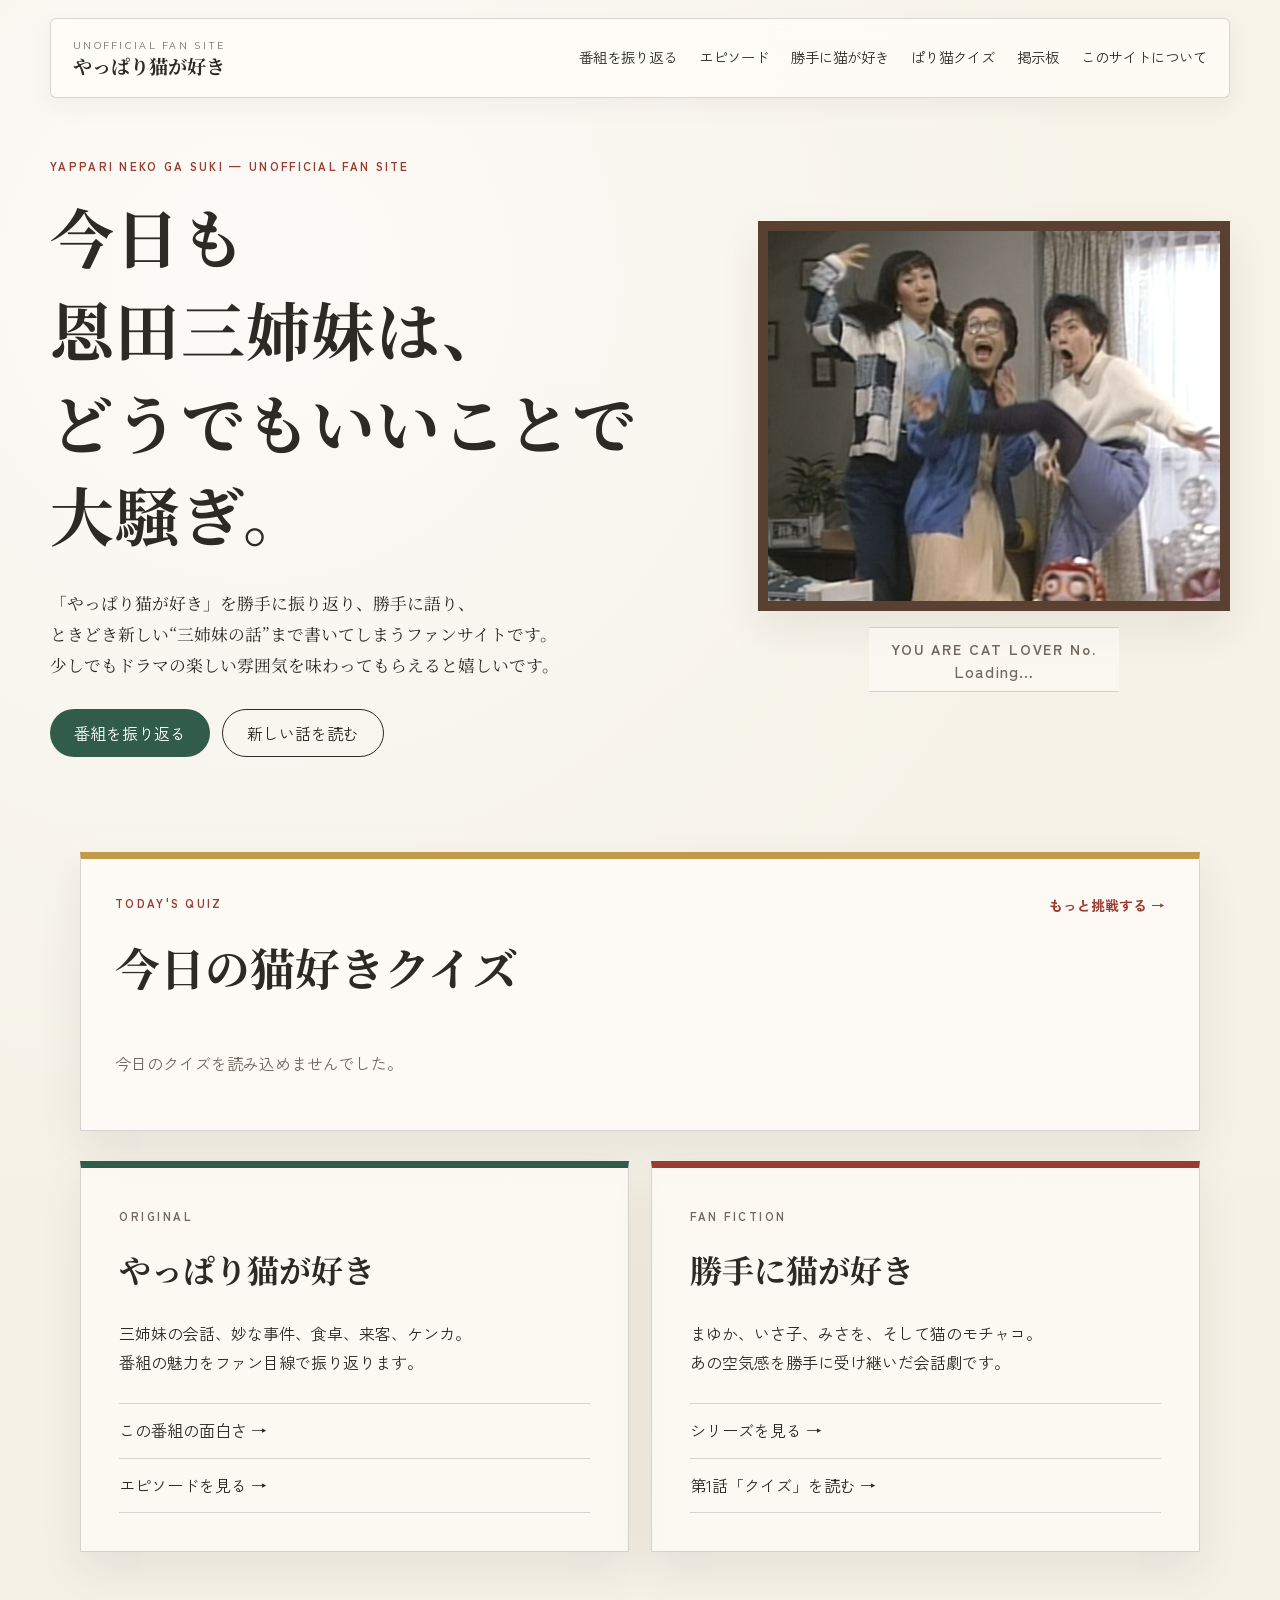
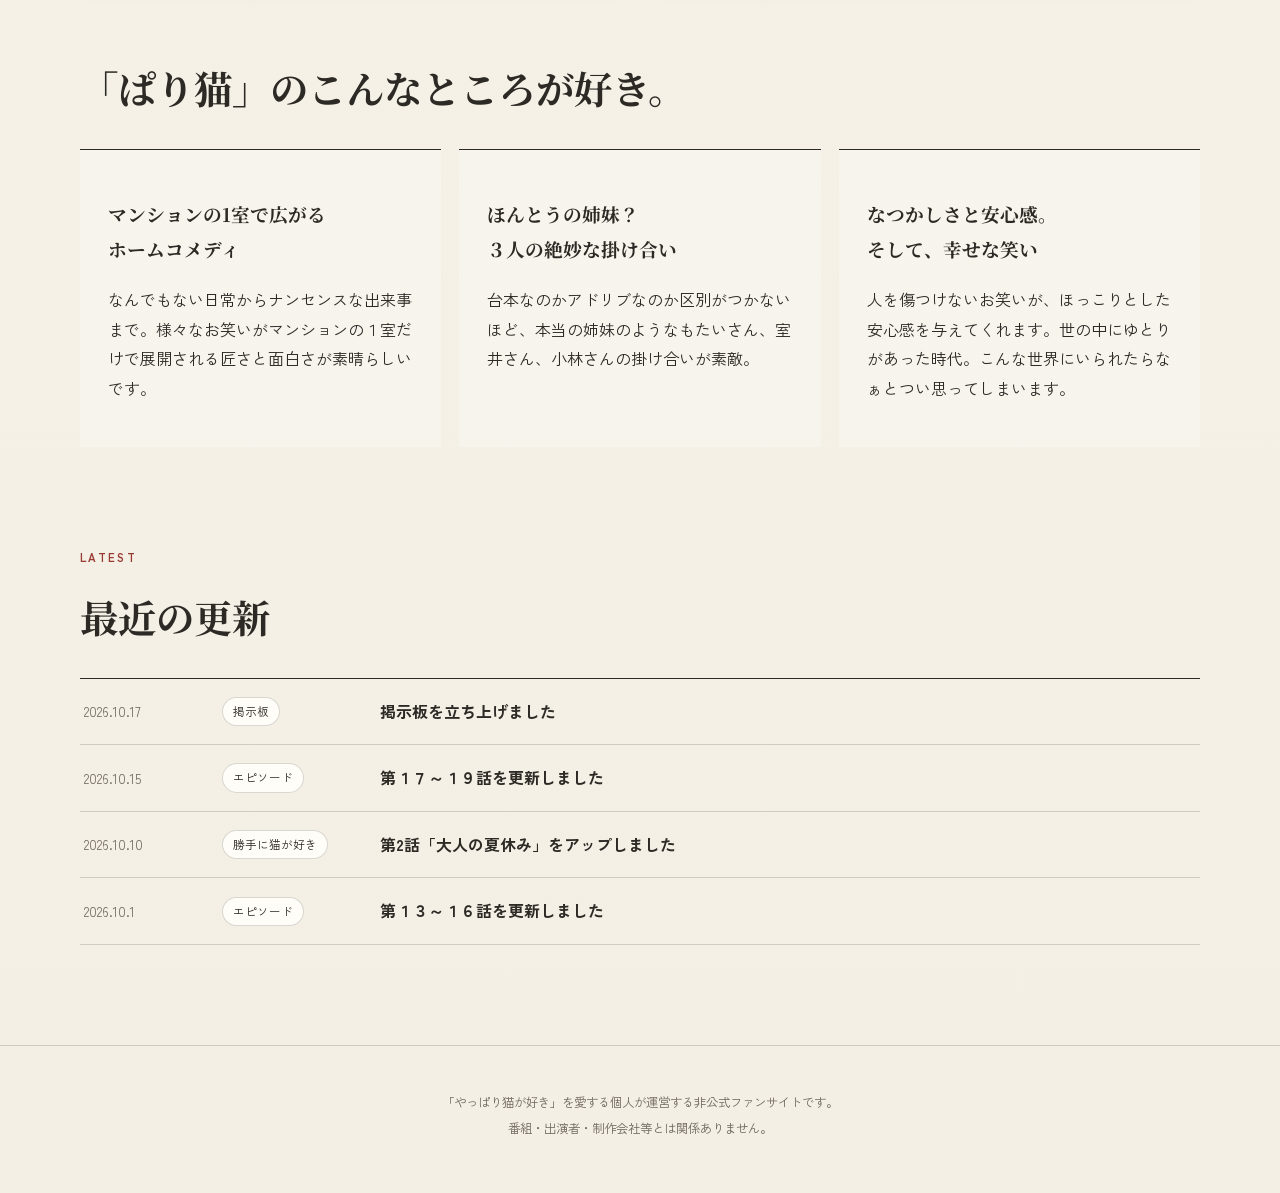
==== commit 4880122c: "Add files via upload" ====
--- a/index.html
+++ b/index.html
@@ -5,6 +5,7 @@
   <meta name="viewport" content="width=device-width, initial-scale=1.0">
   <title>やっぱり猫が好き｜非公式ファンサイト</title>
   <link rel="stylesheet" href="styles.css">
+  <link rel="stylesheet" href="daily-quiz.css">
 </head>
 <body>
   <header class="site-header">
@@ -56,6 +57,35 @@
       
     </section>
 
+    <section id="dailyQuizSection" class="page-width daily-quiz-section">
+      <div class="daily-quiz-card">
+        <div class="daily-quiz-head">
+          <div>
+            <p class="eyebrow">TODAY'S QUIZ</p>
+            <h2>今日の猫好きクイズ</h2>
+          </div>
+          <a href="quiz.html" class="daily-quiz-link">もっと挑戦する →</a>
+        </div>
+
+        <div id="dailyQuizLoading" class="daily-quiz-loading">今日の1問を読み込んでいます…</div>
+        <div id="dailyQuizError" class="daily-quiz-error" hidden></div>
+
+        <div id="dailyQuizBody" hidden>
+          <span id="dailyQuizCategory" class="daily-quiz-category"></span>
+          <h3 id="dailyQuizQuestion" class="daily-quiz-question"></h3>
+          <div id="dailyQuizChoices" class="daily-quiz-choices"></div>
+
+          <div id="dailyQuizFeedback" class="daily-quiz-feedback" hidden>
+            <p id="dailyQuizResult" class="daily-quiz-feedback-result"></p>
+            <p id="dailyQuizAnswer" class="daily-quiz-answer"></p>
+            <p id="dailyQuizExplanation" class="daily-quiz-explanation"></p>
+          </div>
+        </div>
+      </div>
+    </section>
+
+
+
     <section class="two-paths page-width">
       <article class="feature-card original">
         <p class="card-kicker">ORIGINAL</p>
@@ -83,6 +113,7 @@
         </ul>
       </article>
     </section>
+    
 
     <section class="page-width section-block">
       <div class="section-heading">
@@ -145,6 +176,6 @@
     <p>番組・出演者・制作会社等とは関係ありません。</p>
   </footer>
 
-  <script src="config.js"></script><script src="data.js"></script><script src="script.js"></script>
+  <script src="config.js"></script><script src="daily-quiz.js"></script><script src="data.js"></script><script src="script.js"></script>
 </body>
 </html>
--- a/daily-quiz.css
+++ b/daily-quiz.css
@@ -0,0 +1,56 @@
+/* 今日の猫好きクイズ */
+.daily-quiz-section { margin-top: 90px; }
+.daily-quiz-card {
+  padding: 34px;
+  border: 1px solid var(--line);
+  border-top: 7px solid var(--mustard);
+  background: rgba(255, 253, 248, .82);
+  box-shadow: var(--shadow);
+}
+.daily-quiz-head {
+  display: flex; justify-content: space-between; gap: 20px; align-items: start; margin-bottom: 22px;
+}
+.daily-quiz-head h2 {
+  margin: 0; font-family: "Noto Serif JP", serif; font-size: clamp(1.9rem, 4vw, 2.8rem);
+}
+.daily-quiz-link { white-space: nowrap; color: var(--red); font-size: .86rem; font-weight: 700; }
+.daily-quiz-loading, .daily-quiz-error { padding: 18px 0; color: var(--muted); }
+.daily-quiz-category {
+  display: inline-flex; margin-bottom: 14px; padding: 4px 10px;
+  border: 1px solid rgba(49, 92, 74, .25); border-radius: 999px;
+  background: rgba(49, 92, 74, .08); color: var(--green); font-size: .72rem; font-weight: 700;
+}
+.daily-quiz-question {
+  margin: 0 0 22px; font-family: "Noto Serif JP", serif;
+  font-size: clamp(1.35rem, 3vw, 2rem); line-height: 1.65;
+}
+.daily-quiz-choices { display: grid; grid-template-columns: repeat(3, 1fr); gap: 12px; }
+.daily-quiz-choice {
+  min-height: 72px; display: grid; grid-template-columns: 42px 1fr; align-items: center;
+  gap: 9px; padding: 10px 14px 10px 10px; border: 1px solid var(--line); border-radius: 6px;
+  background: var(--white); color: var(--ink); text-align: left; cursor: pointer; transition: .15s ease;
+}
+.daily-quiz-choice:hover:not(:disabled) { transform: translateY(-1px); border-color: var(--green); }
+.daily-quiz-choice:disabled { cursor: default; }
+.daily-quiz-letter {
+  width: 34px; height: 34px; display: grid; place-items: center; border-radius: 50%;
+  background: var(--green); color: white; font-family: "Noto Serif JP", serif; font-weight: 700;
+}
+.daily-quiz-choice.is-correct { border-color: var(--green); background: rgba(49, 92, 74, .09); }
+.daily-quiz-choice.is-wrong { border-color: var(--red); background: rgba(154, 59, 50, .07); }
+.daily-quiz-choice.is-wrong .daily-quiz-letter { background: var(--red); }
+.daily-quiz-feedback { margin-top: 22px; padding-top: 20px; border-top: 1px solid var(--line); }
+.daily-quiz-feedback-result {
+  margin: 0 0 2px; font-family: "Noto Serif JP", serif; font-size: 1.45rem; font-weight: 700;
+}
+.daily-quiz-feedback.is-correct .daily-quiz-feedback-result { color: var(--green); }
+.daily-quiz-feedback.is-wrong .daily-quiz-feedback-result { color: var(--red); }
+.daily-quiz-answer { margin: 0 0 10px; font-weight: 700; }
+.daily-quiz-explanation { margin: 0; color: var(--muted); white-space: pre-wrap; }
+
+@media (max-width: 720px) {
+  .daily-quiz-card { padding: 26px 20px; }
+  .daily-quiz-head { display: block; }
+  .daily-quiz-link { display: inline-block; margin-top: 7px; }
+  .daily-quiz-choices { grid-template-columns: 1fr; }
+}
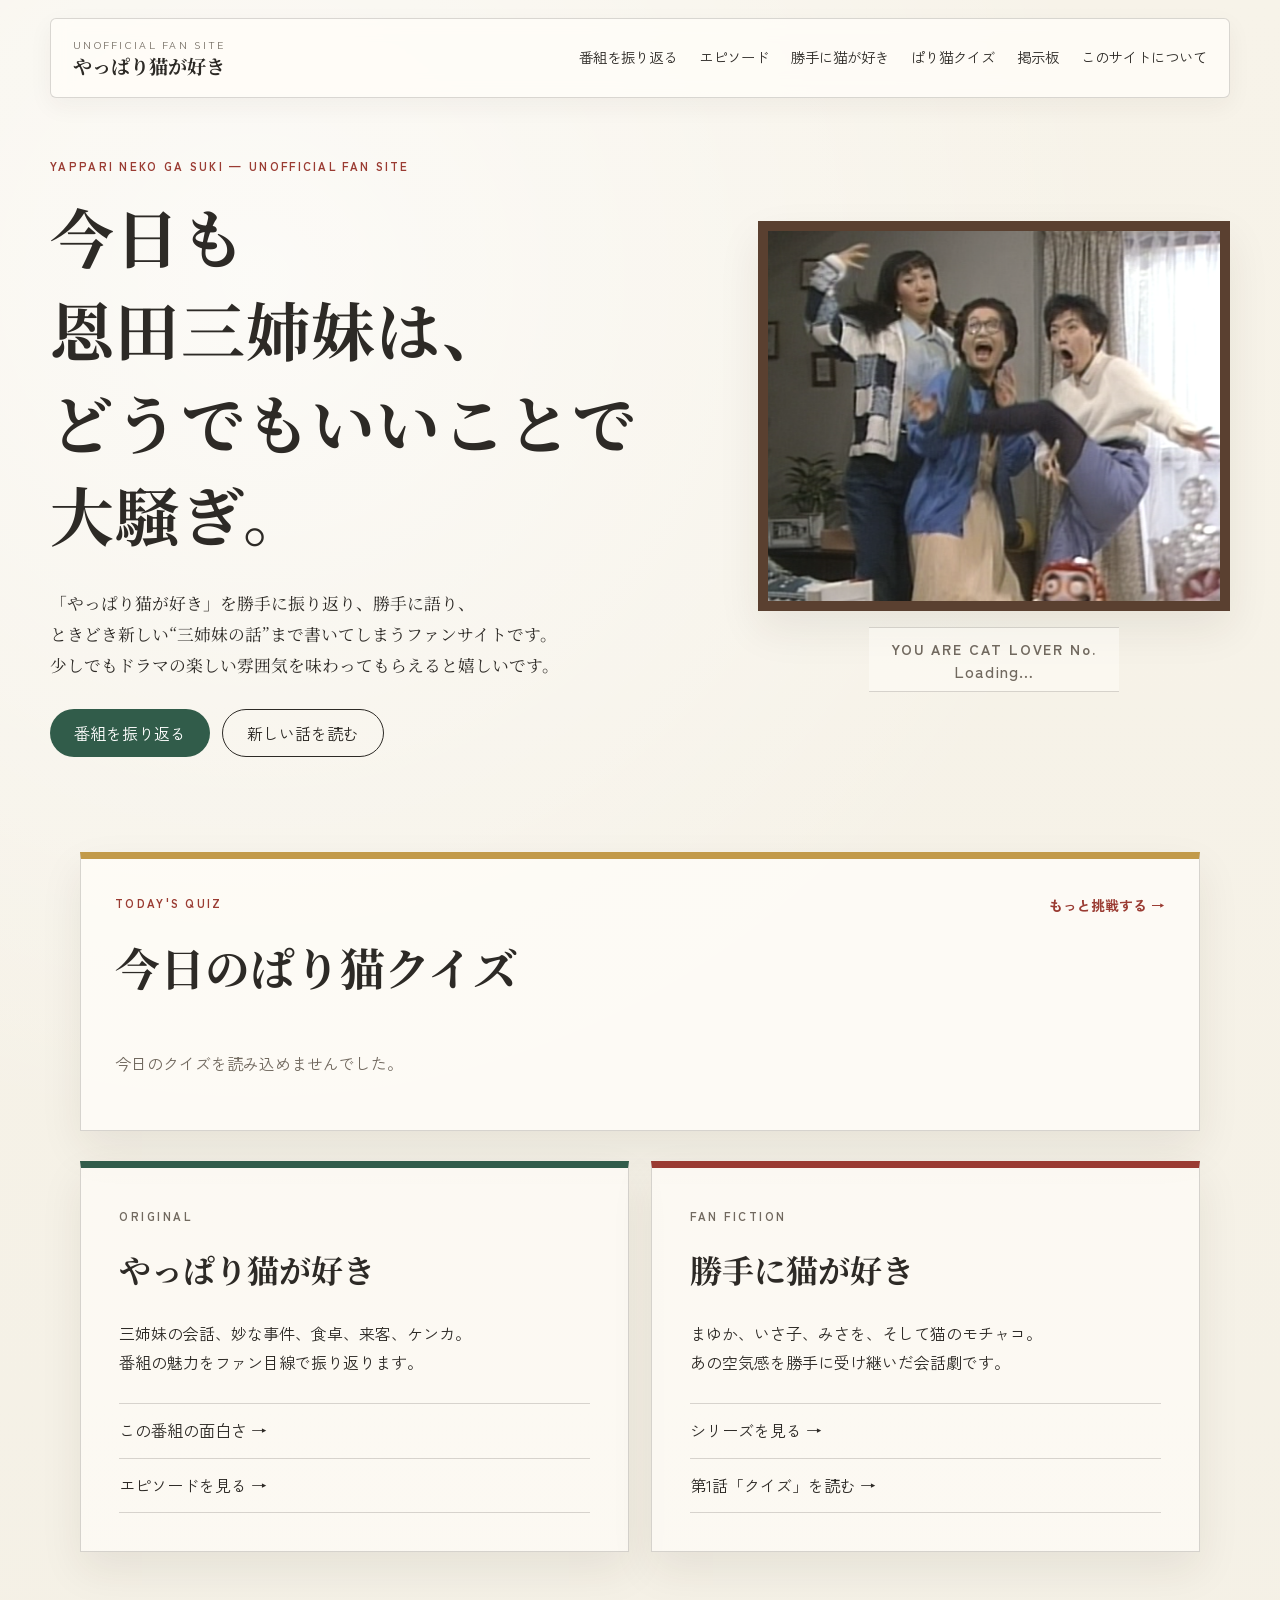
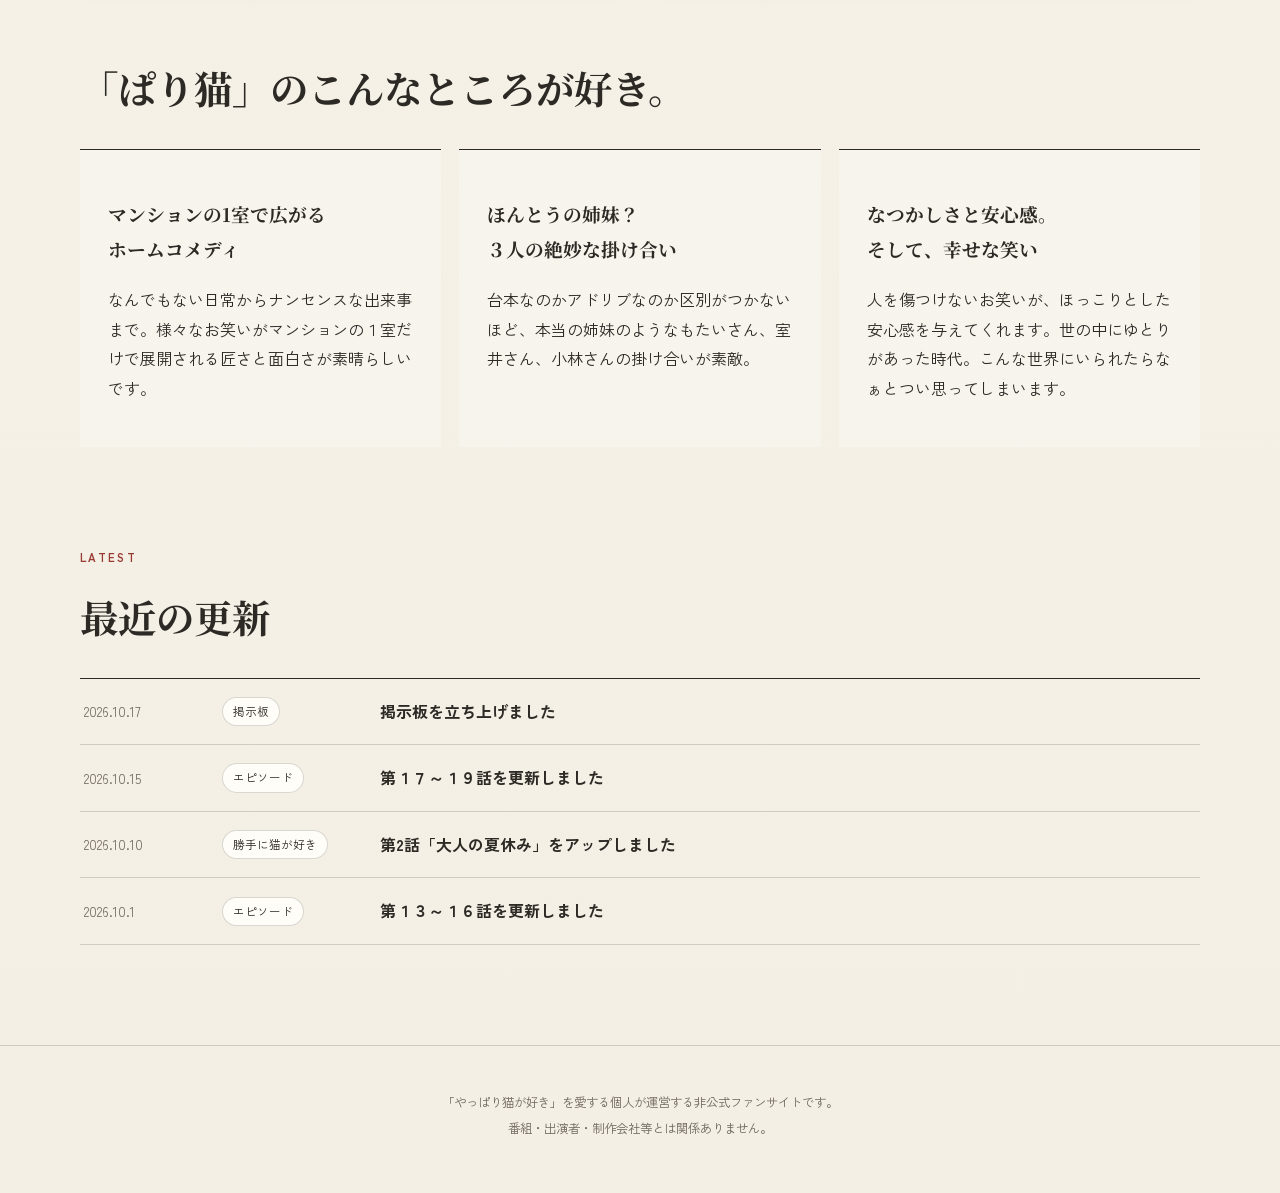
==== commit 66017c59: "Add files via upload" ====
--- a/index.html
+++ b/index.html
@@ -62,7 +62,7 @@
         <div class="daily-quiz-head">
           <div>
             <p class="eyebrow">TODAY'S QUIZ</p>
-            <h2>今日の猫好きクイズ</h2>
+            <h2>今日のぱり猫クイズ</h2>
           </div>
           <a href="quiz.html" class="daily-quiz-link">もっと挑戦する →</a>
         </div>
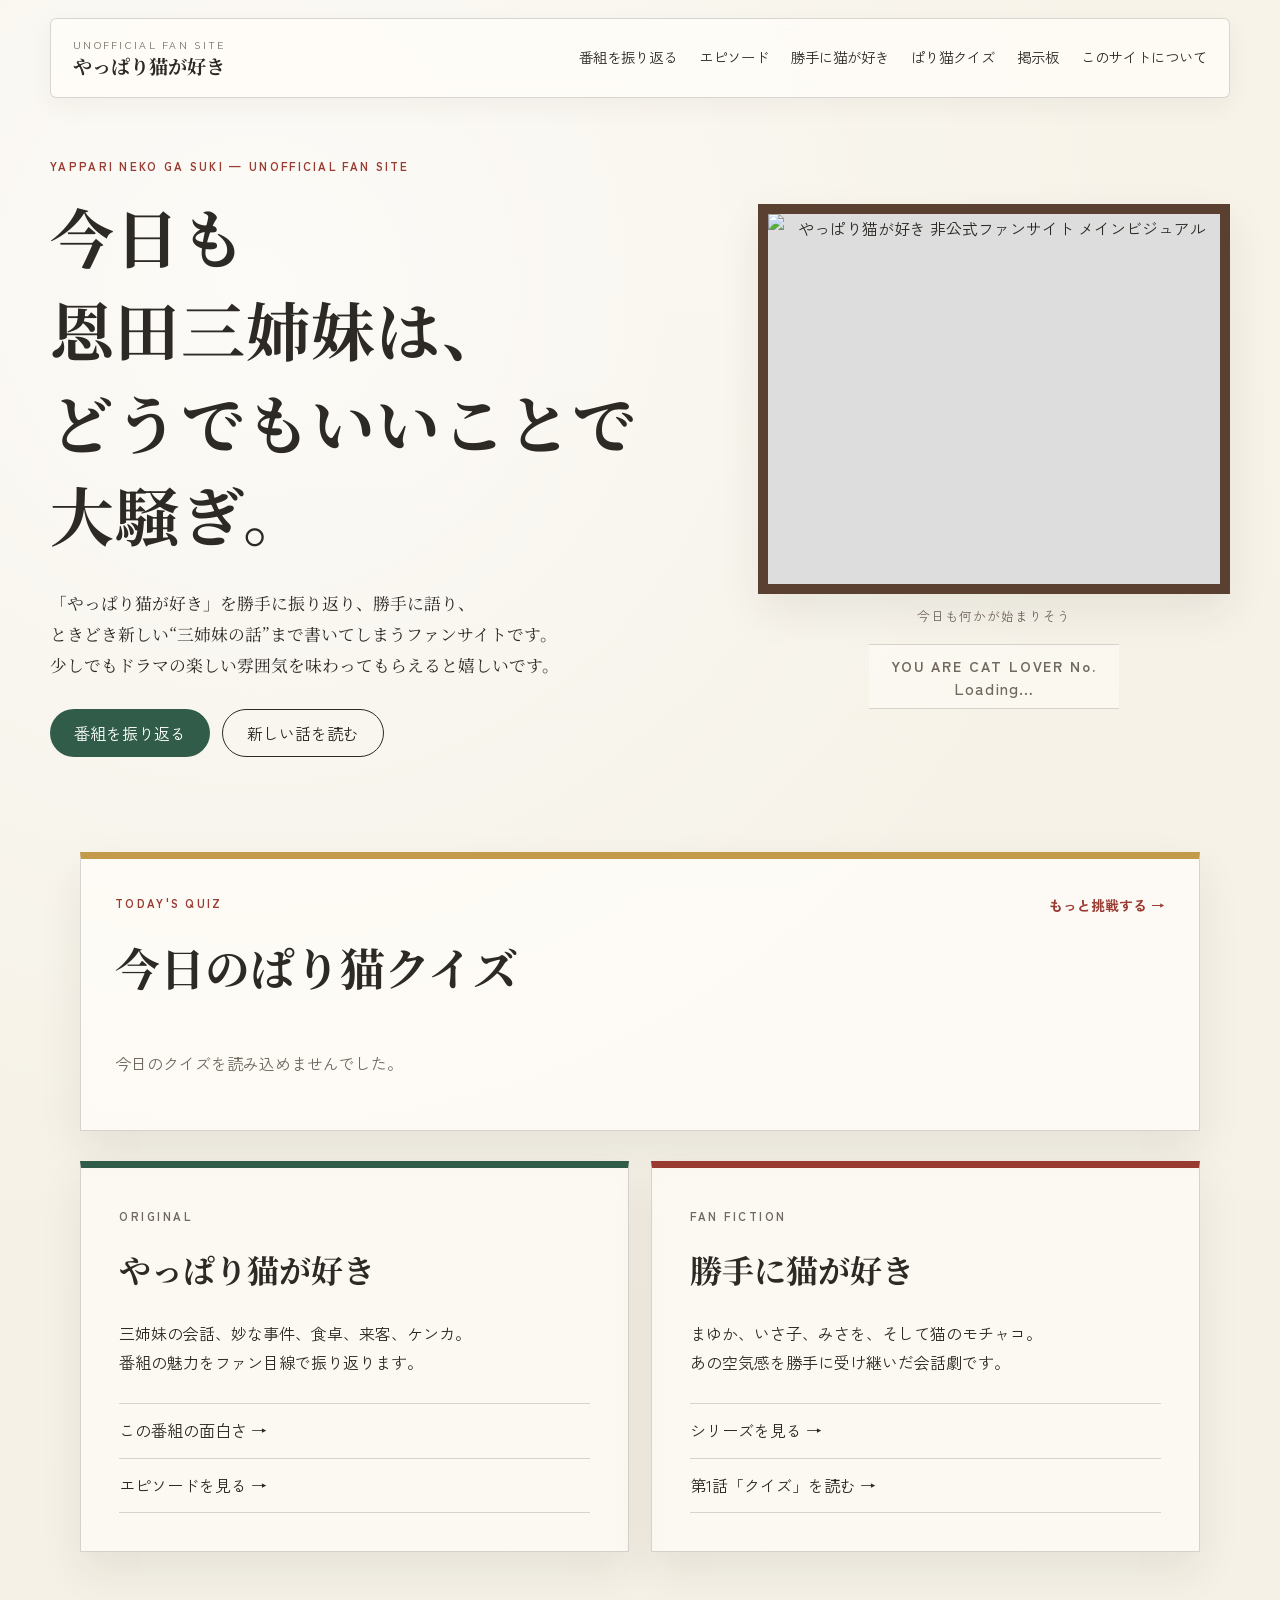
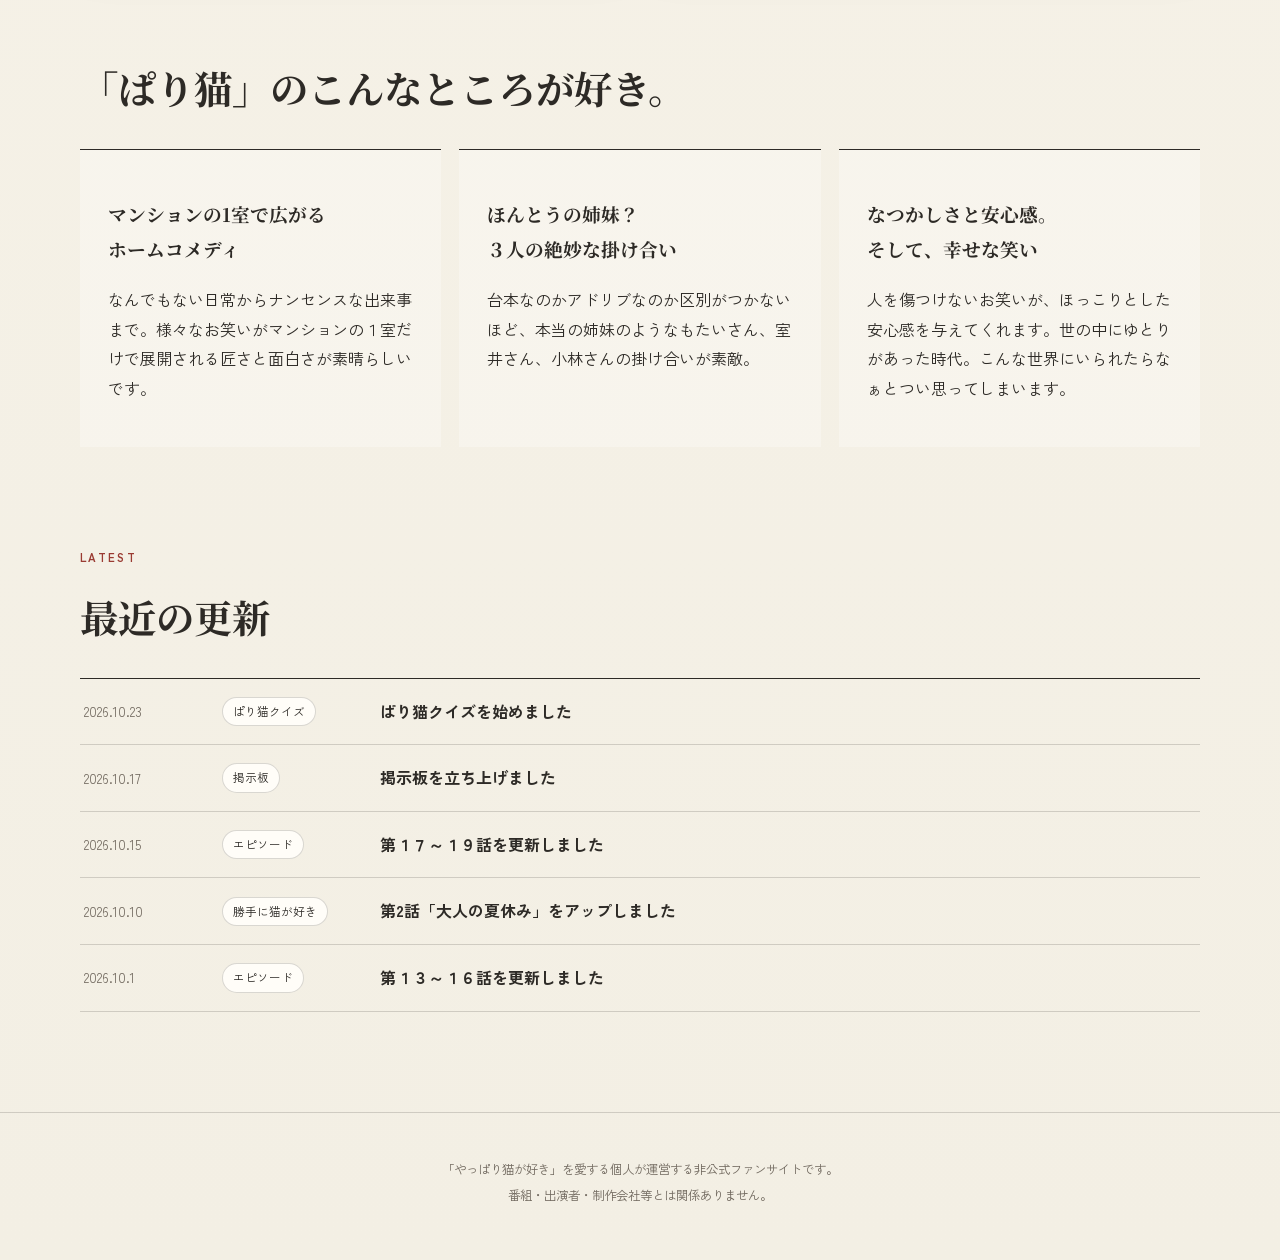
==== commit 94999e38: "Add files via upload" ====
--- a/index.html
+++ b/index.html
@@ -40,14 +40,18 @@
         </div>
       </div>
      
-      <div class="hero-visual">
+      <div class="hero-visual"> 
        <div class="hero-photo-frame">
-        <img
-         src="images/top.png"
-         alt="やっぱり猫が好きのワンシーン"
-         class="hero-photo"
-        >
+         <img
+           id="dailyHeroImage"
+           src="images/hero/hero01_三姉妹と猫のいる、いつもの部屋.jpg"
+           alt="やっぱり猫が好き 非公式ファンサイト メインビジュアル"
+           class="hero-photo"
+         >
        </div>
+
+       <p id="dailyHeroCaption" class="visual-caption"></p>
+       
        <div class="hero-counter" aria-live="polite">
         <span class="hero-counter-label">YOU ARE CAT LOVER No.</span>
         <strong id="accessCount" class="hero-counter-number loading">Loading…</strong>
@@ -146,6 +150,13 @@
         </div>
       </div>
       <div class="latest-list">
+        <a href="quiz.html">
+          <time>2026.10.23</time>
+          <span class="tag">ぱり猫クイズ</span>
+          <strong>ぱり猫クイズを始めました</strong>
+        </a>
+
+
         <a href="board.html">
           <time>2026.10.17</time>
           <span class="tag">掲示板</span>
@@ -177,5 +188,6 @@
   </footer>
 
   <script src="config.js"></script><script src="daily-quiz.js"></script><script src="data.js"></script><script src="script.js"></script>
+  <script src="daily-hero.js"></script>
 </body>
 </html>
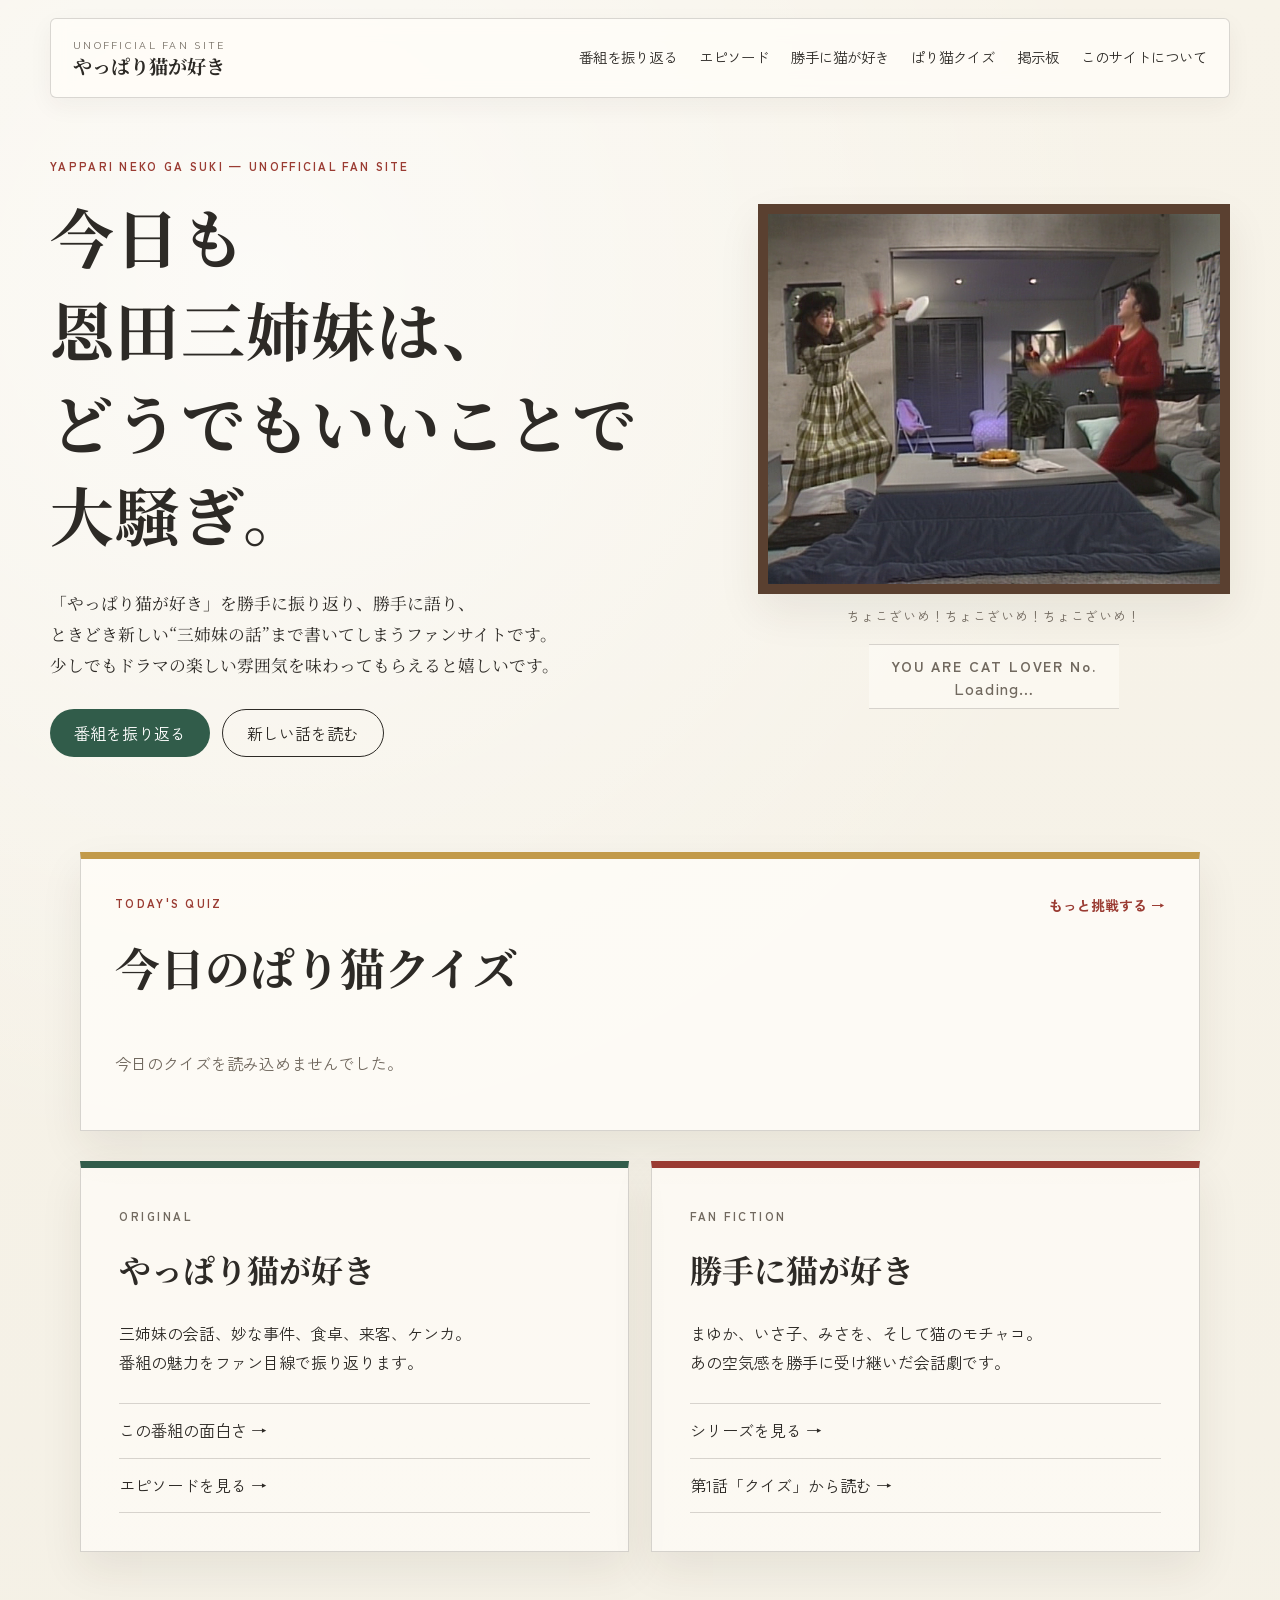
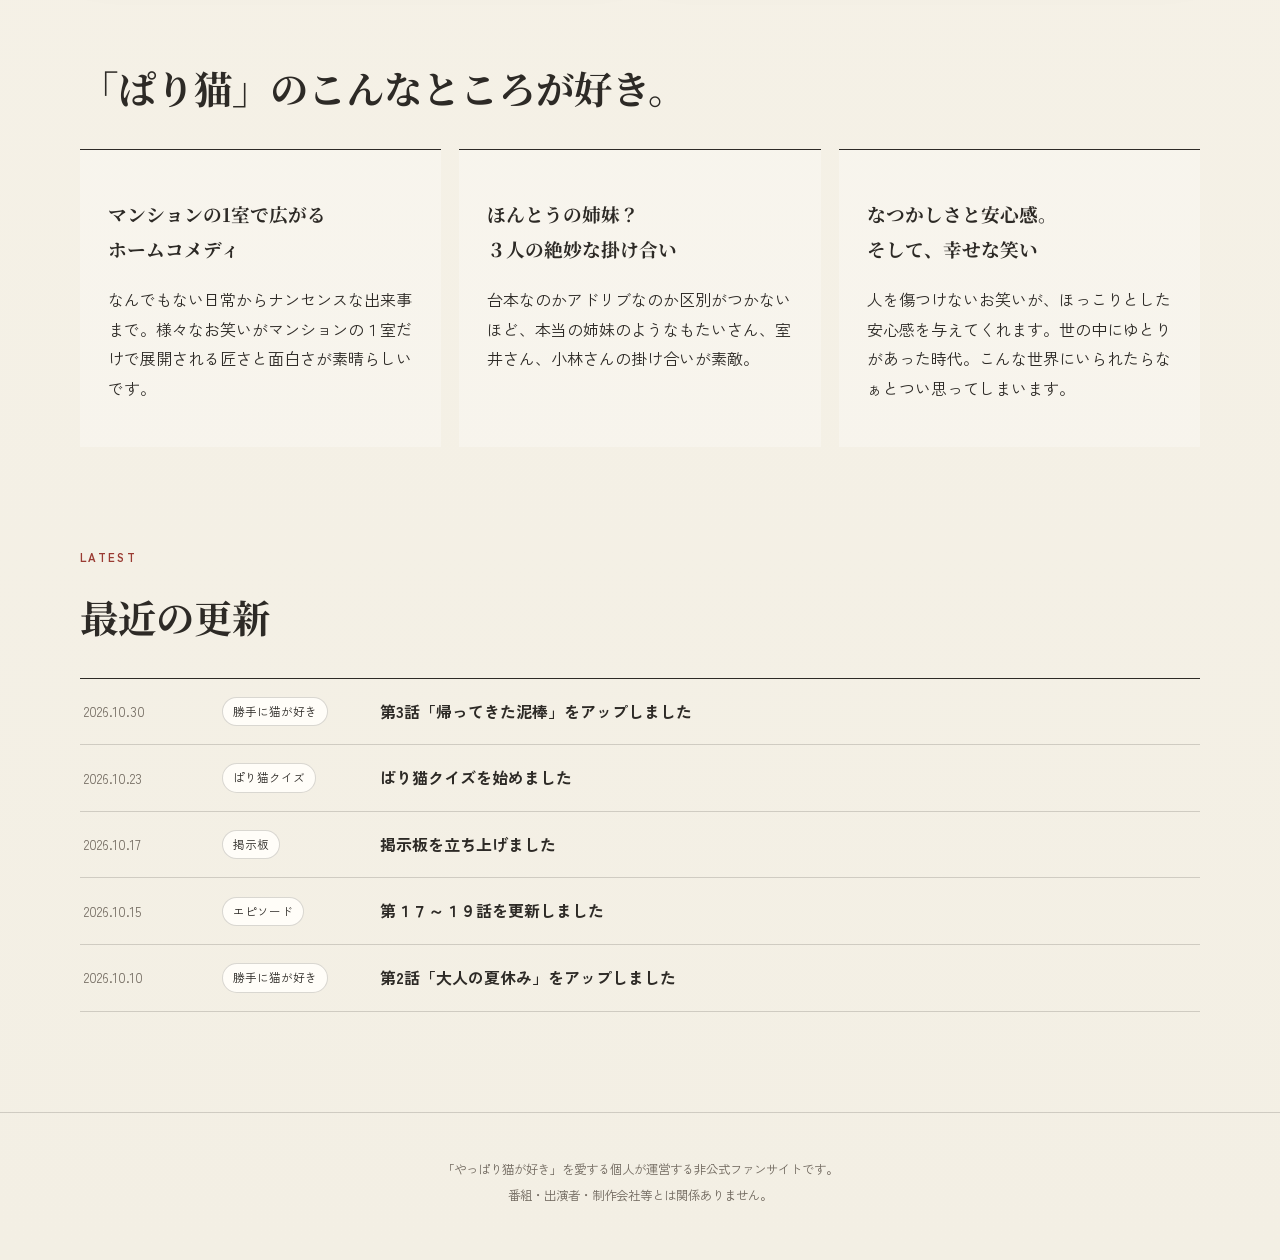
==== commit 625faf10: "Add files via upload" ====
--- a/index.html
+++ b/index.html
@@ -113,7 +113,7 @@
         </p>
         <ul class="mini-links">
           <li><a href="fanfiction.html">シリーズを見る →</a></li>
-          <li><a href="story.html?id=1">第1話「クイズ」を読む →</a></li>
+          <li><a href="story.html?id=1">第1話「クイズ」から読む →</a></li>
         </ul>
       </article>
     </section>
@@ -150,6 +150,12 @@
         </div>
       </div>
       <div class="latest-list">
+        <a href="story.html?id=3">
+          <time>2026.10.30</time>
+          <span class="tag">勝手に猫が好き</span>
+          <strong>第3話「帰ってきた泥棒」をアップしました</strong>
+        </a>
+
         <a href="quiz.html">
           <time>2026.10.23</time>
           <span class="tag">ぱり猫クイズ</span>
@@ -174,11 +180,7 @@
           <span class="tag">勝手に猫が好き</span>
           <strong>第2話「大人の夏休み」をアップしました</strong>
         </a>
-        <a href="episodes.html">
-          <time>2026.10.1</time>
-          <span class="tag">エピソード</span>
-          <strong>第１３～１６話を更新しました</strong>
-        </a>
+
       </div>
     </section>
   </main>
--- a/styles.css
+++ b/styles.css
@@ -548,26 +548,49 @@
   margin-top: 40px;
   background: var(--green);
   color: #f8f2e7;
-  padding: 80px 0;
+  padding: 52px 0;
 }
 
 .fanfic-hero .eyebrow { color: #e4c990; }
 
 .fanfic-hero-inner {
+  display: block;
+}
+
+.fanfic-hero-text {
+  width: 100%;
+}
+
+.fanfic-hero h1 {
+  font-size: clamp(3rem, 7vw, 6.2rem);
+}
+
+.fanfic-hero-mobile-row {
   display: grid;
   grid-template-columns: 1fr auto;
   align-items: center;
   gap: 30px;
-}
-
-.fanfic-hero h1 {
-  font-size: clamp(3rem, 7vw, 6.2rem);
-}
-
-.cat-mark {
-  font-family: "Noto Serif JP", serif;
-  font-size: clamp(2rem, 4vw, 4rem);
-  opacity: .85;
+  margin-top: 10px;
+}
+
+.fanfic-hero-description {
+  margin: 0;
+  font-size: 1.8rem;
+  line-height: 1.9;
+}
+
+.fanfic-title-illustration {
+  display: flex;
+  align-items: center;
+  justify-content: center;
+}
+
+.fanfic-title-image {
+  display: block;
+  width: clamp(140px, 22vw, 280px);
+  max-height: 280px;
+  height: auto;
+  object-fit: contain;
 }
 
 .fanfic-characters { grid-template-columns: repeat(4, 1fr); }
@@ -661,17 +684,34 @@
   background: rgba(255,253,248,.83);
   border: 1px solid var(--line);
   box-shadow: var(--shadow);
-  font-family: "Noto Serif JP", serif;
-  line-height: 2.1;
+
+  /* ちょいChoiceストーリー本文と統一 */
+  font-family:
+    "Yu Mincho",
+    "游明朝",
+    "Hiragino Mincho ProN",
+    "Hiragino Mincho Pro",
+    "Noto Serif JP",
+    serif;
+  font-size: 10.5pt;     /* ちょいChoiceストーリーと統一 */
+  line-height: 1.7143;   /* 18pt ÷ 10.5pt */
+  font-weight: 400;
+  letter-spacing: 0;
+  font-feature-settings: "palt" 0;
+  text-rendering: optimizeLegibility;
 }
 
 .story-text.horizontal {
-  max-width: 760px;
+  max-width: 720px;
   margin: 20px auto 0;
-  padding: 44px;
-}
-
-.story-text.horizontal p { margin: 0 0 1.1em; }
+  padding: 48px 54px;
+  text-align: justify;
+  text-justify: inter-ideograph;
+}
+
+.story-text.horizontal p {
+  margin: 0;
+}
 
 .story-text.vertical {
   writing-mode: vertical-rl;
@@ -679,15 +719,20 @@
   overflow-x: auto;
   overflow-y: hidden;
   width: 100%;
-  height: 68vh;
-  min-height: 560px;
-  padding: 40px 46px;
+  height: 76vh;
+  min-height: 600px;
+  max-height: 820px;
+  padding: 48px 52px;
   margin: 20px 0 0;
+
+  /* Wordの縦書き本文に近い文字密度 */
+  text-align: justify;
+  text-justify: inter-ideograph;
 }
 
 .story-text.vertical p {
-  margin: 0 0 0 1.4em;
-  letter-spacing: .04em;
+  margin: 0;
+  letter-spacing: 0;
 }
 
 .story-text.vertical strong {
@@ -751,7 +796,6 @@
   .essay-grid { grid-template-columns: 1fr; }
   .character-grid,
   .fanfic-characters { grid-template-columns: repeat(2, 1fr); }
-  .fanfic-hero-inner { grid-template-columns: 1fr; }
   .latest-list a {
     grid-template-columns: 100px 1fr;
   }
@@ -782,11 +826,15 @@
   }
   .story-no { font-size: 1.8rem; }
   .story-text.vertical {
-    height: 70vh;
+    height: 72vh;
     min-height: 500px;
-    padding: 28px 24px;
-  }
-  .story-text.horizontal { padding: 28px 22px; }
+    max-height: none;
+    padding: 30px 24px;
+  }
+
+  .story-text.horizontal {
+    padding: 30px 24px;
+  }
 }
 
 
@@ -935,3 +983,215 @@
     animation: none;
   }
 }
+
+
+/* ========================================
+   Episode series sections
+   ======================================== */
+
+.episode-series-nav {
+  display: flex;
+  gap: 12px;
+  flex-wrap: wrap;
+  margin: -12px 0 28px;
+}
+
+.episode-series-nav a {
+  display: inline-flex;
+  align-items: center;
+  justify-content: center;
+  min-width: 118px;
+  padding: 9px 18px;
+  border: 1px solid var(--line);
+  border-radius: 999px;
+  background: var(--white);
+  font-weight: 700;
+  transition: .2s ease;
+}
+
+.episode-series-nav a:hover {
+  color: white;
+  background: var(--green);
+  border-color: var(--green);
+  transform: translateY(-1px);
+}
+
+.episode-series {
+  scroll-margin-top: 120px;
+  margin: 64px 0 90px;
+}
+
+.episode-series:first-child {
+  margin-top: 38px;
+}
+
+.episode-series-heading {
+  position: relative;
+  margin-bottom: 26px;
+  padding-bottom: 16px;
+  border-bottom: 1px solid var(--ink);
+}
+
+.episode-series-heading .eyebrow {
+  margin-bottom: 5px;
+}
+
+.episode-series-heading h2 {
+  margin: 0;
+  font-family: "Noto Serif JP", serif;
+  font-size: clamp(2rem, 4vw, 3rem);
+  line-height: 1.3;
+}
+
+.episode-series-count {
+  position: absolute;
+  right: 0;
+  bottom: 16px;
+  margin: 0;
+  color: var(--muted);
+  font-size: .8rem;
+  letter-spacing: .08em;
+}
+
+.episode-series-empty {
+  margin-top: 18px;
+  color: var(--muted);
+  font-size: .9rem;
+}
+
+.episode-series.is-empty-by-filter {
+  display: none;
+}
+
+.episode-series-uncategorized {
+  opacity: .82;
+}
+
+@media (max-width: 560px) {
+  .episode-series-nav {
+    display: grid;
+    grid-template-columns: repeat(3, 1fr);
+    gap: 8px;
+  }
+
+  .episode-series-nav a {
+    min-width: 0;
+    padding: 8px 6px;
+    font-size: .86rem;
+  }
+
+  .episode-series {
+    margin: 48px 0 68px;
+  }
+
+  .episode-series-count {
+    position: static;
+    margin-top: 6px;
+  }
+}
+
+
+@media (max-width: 560px) {
+  .fanfic-hero {
+    padding: 46px 0;
+  }
+
+  .fanfic-hero h1 {
+    margin-bottom: 18px;
+    font-size: clamp(2.7rem, 13vw, 4rem);
+  }
+
+  .fanfic-hero-mobile-row {
+    grid-template-columns: minmax(0, 1fr) 140px;
+    gap: 16px;
+    align-items: center;
+    margin-top: 0;
+  }
+
+  .fanfic-hero-description {
+    margin: 0;
+    font-size: .88rem;
+    line-height: 1.75;
+  }
+
+  .fanfic-title-illustration {
+    margin: 0;
+    align-self: center;
+  }
+
+  .fanfic-title-image {
+    width: 140px;
+    max-width: 100%;
+    max-height: 180px;
+  }
+}
+
+
+/* 勝手に猫が好き：スマホ・タブレット時の説明文＋イラスト横並び */
+@media (max-width: 860px) {
+  .fanfic-hero {
+    padding: 46px 0;
+  }
+
+  .fanfic-hero h1 {
+    margin-bottom: 18px;
+    font-size: clamp(2.7rem, 11vw, 4rem);
+  }
+
+  .fanfic-hero-mobile-row {
+    display: flex !important;
+    flex-direction: row !important;
+    align-items: center;
+    justify-content: space-between;
+    gap: 14px;
+    width: 100%;
+    margin-top: 0;
+  }
+
+  .fanfic-hero-description {
+    flex: 1 1 auto;
+    min-width: 0;
+    margin: 0;
+    font-size: .88rem;
+    line-height: 1.75;
+  }
+
+  .fanfic-title-illustration {
+    flex: 0 0 140px;
+    width: 140px;
+    margin: 0;
+    display: flex !important;
+    align-items: center;
+    justify-content: center;
+  }
+
+  .fanfic-title-image {
+    display: block;
+    width: 140px;
+    max-width: 100%;
+    max-height: 180px;
+    height: auto;
+    object-fit: contain;
+  }
+}
+
+@media (max-width: 400px) {
+  .fanfic-hero-mobile-row {
+    gap: 10px;
+  }
+
+  .fanfic-hero-description {
+    font-size: .82rem;
+    line-height: 1.7;
+  }
+
+  .fanfic-title-illustration {
+    flex-basis: 120px;
+    width: 120px;
+  }
+
+  .fanfic-title-image {
+    width: 120px;
+    max-height: 160px;
+  }
+}
